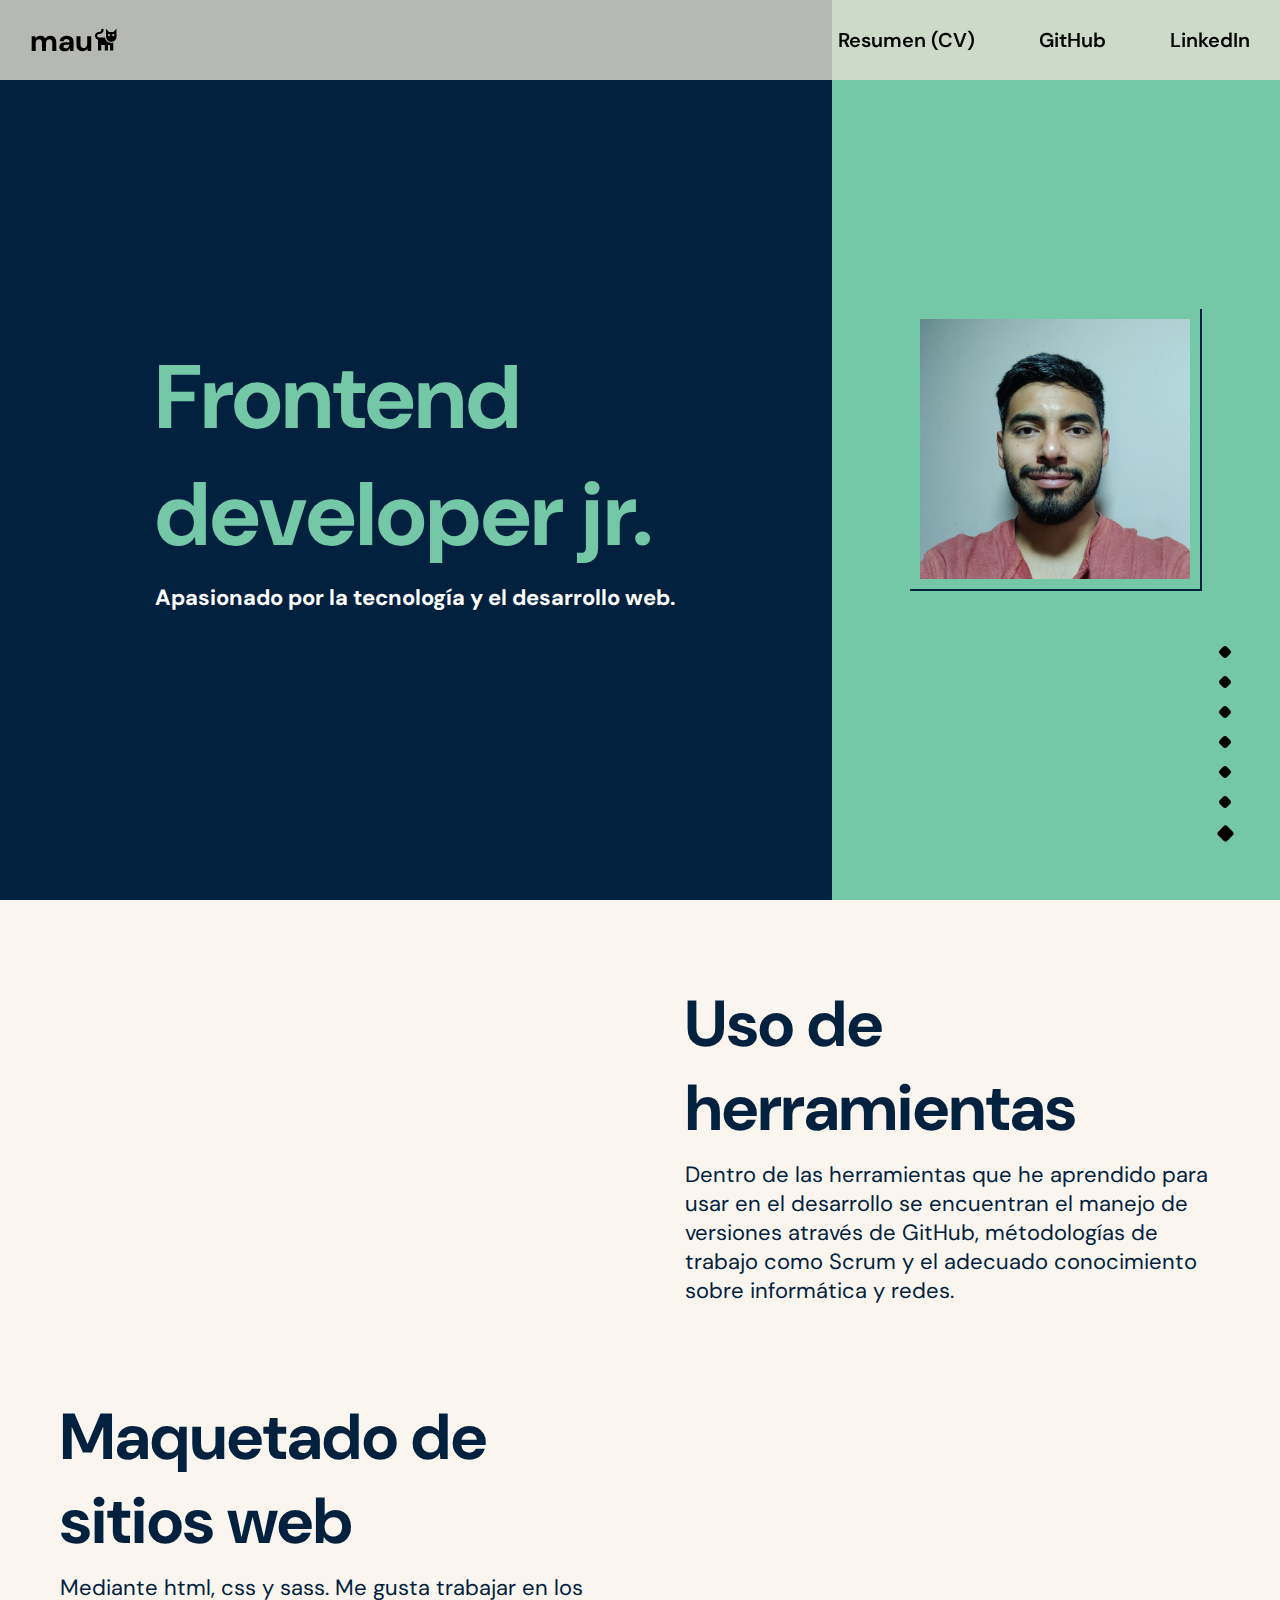
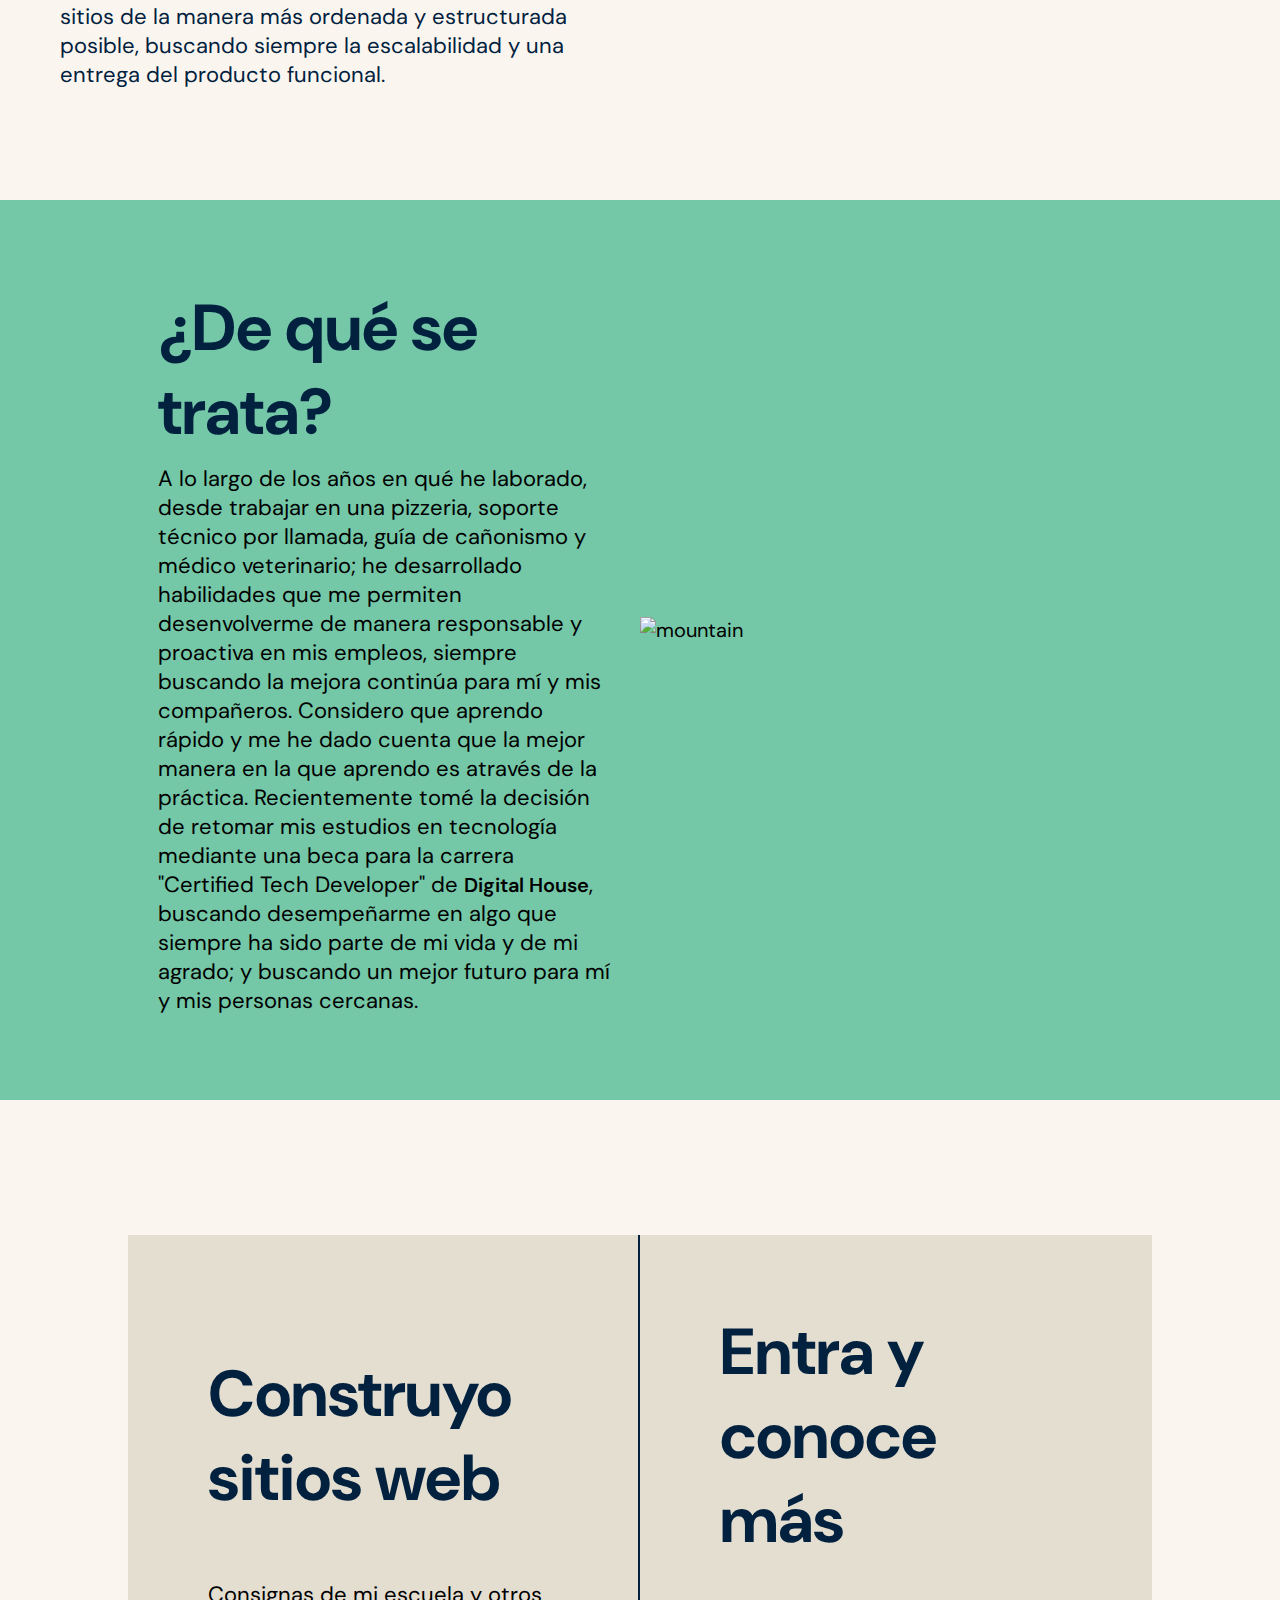
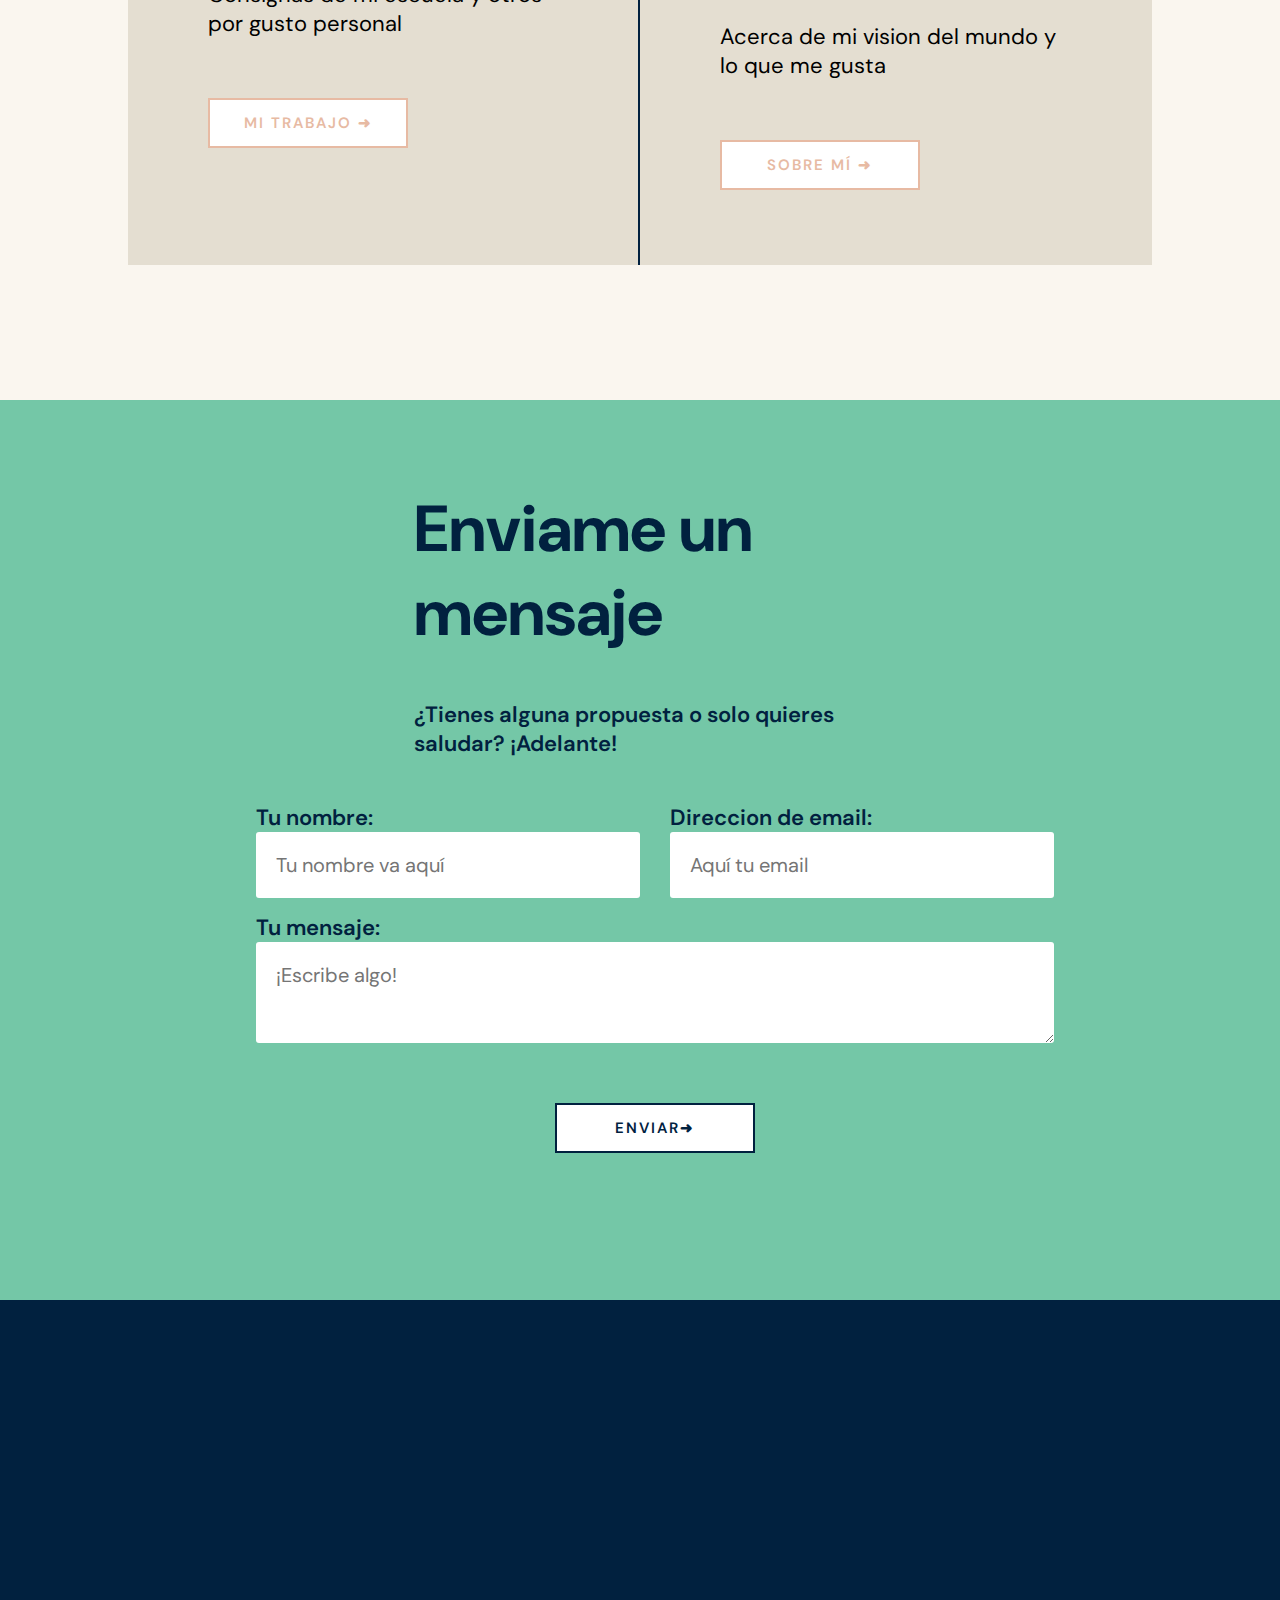
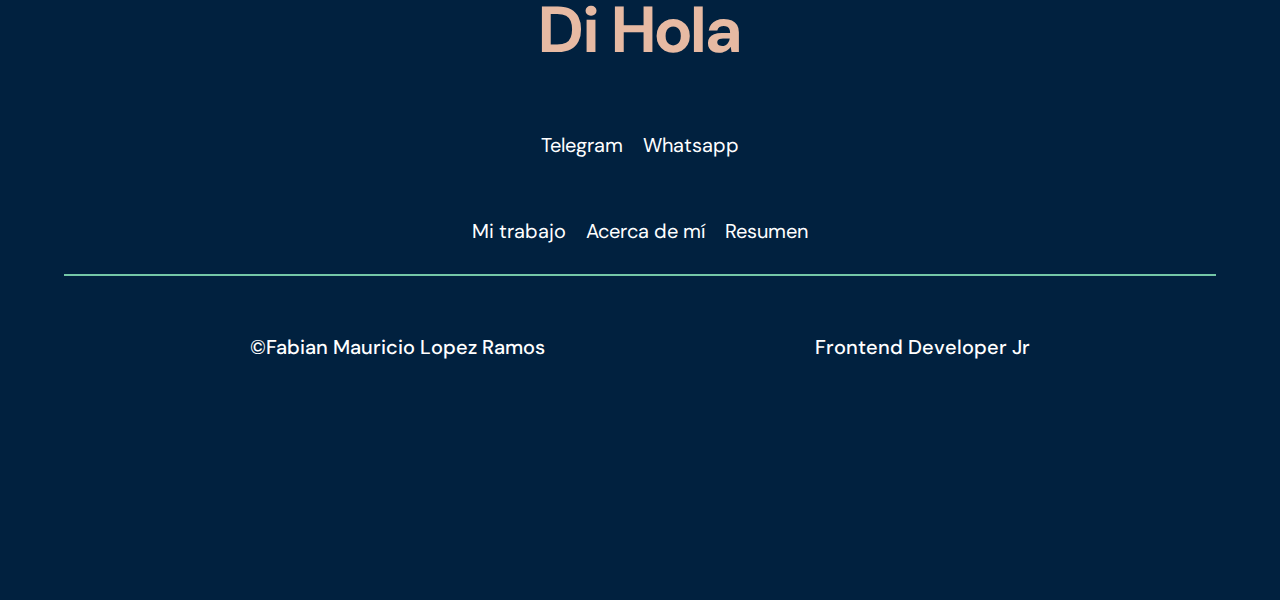
==== index.html @ a82b9c7e "finalizando detalles de diseño" ====
<!DOCTYPE html>
<html lang="en">
<head>
    <meta charset="UTF-8">
    <meta name="viewport" content="width=device-width, initial-scale=1.0">
    <link href='https://unpkg.com/boxicons@2.1.4/css/boxicons.min.css' rel='stylesheet'>
    <link rel="stylesheet" href="./styles/styles.css">
    <script type="text/javascript" src="js/functions.js"></script>
    <title>Mauricio Lopez</title>
</head>
<body>
    <header>
        <a href="#page-1"><h1>mau<i class='bx bxs-cat'></i></h1></a>
        <ul class="menu">
            <li>
                <a href="https://fablerzs.github.io/Resume/" target="_blank">Resumen (CV)</a>
            </li>
            <li>
                <a href="https://github.com/fablerzs" target="_blank">GitHub</a>
            </li>
            <li>
                <a href="https://www.linkedin.com/in/mauricio-l%C3%B3pez-153a4b182/" target="_blank">LinkedIn</a>
            </li>
        </ul>
        
        <div onclick="openMenu()" class="menu_hb">
            <i class='bx bx-menu-alt-right'></i>
        </div>
    </header>
    
    <nav class="menu_expanded" id="menu_expanded">
        <ul class="menu_element">
            <li>
                <a href="https://fablerzs.github.io/Resume/" target="_blank">Resumen (CV)</a>
            </li>
            <li>
                <a href="https://github.com/fablerzs" target="_blank">GitHub</a>
            </li>
            <li>
                <a href="https://www.linkedin.com/in/mauricio-l%C3%B3pez-153a4b182/" target="_blank">LinkedIn</a>
            </li>
        </ul>
        <div class="menu_element">
            <a href="https://t.me/fablerzs" target="_blank">Telegram</a>
            <a href="https://wa.me/528117512835" target="_blank">Whatsapp</a>
        </div>
        <div>
            <ul class="menu_element">
                <li><a href="pages/sample.html">Mi trabajo</a></li>
                <li><a href="pages/about.html">Acerca de mí</a></li>
            </ul>
        </div>
        <i onclick="closeMenu()" id="close_menu" class='bx bx-x-circle'></i>
    </nav>
    
    <main>
        <ul class="navigation">
            <li><a href="#page-1"><div class="dot">Inicio</div></a></li>
            <li><a href="#page-2"><div class="dot">Herramientas</div></a></li>
            <li><a href="#page-3"><div class="dot">Historia</div></a></li>
            <li><a href="#page-4"><div class="dot">Conóceme</div></a></li>
            <li><a href="#page-5"><div class="dot">Mensaje</div></a></li>
            <li><a href="#page-6"><div class="dot">Enlaces</div></a></li>
            <li><a href="https://wa.me/528117512835" target="_blank"><div class="dotF">¡WhatsApp!</div></a></li>
        </ul>
        <section id="page-1">
            <div class="block1">
                <div class="description">
                    <h2>Frontend developer jr.</h2>
                    <h3>Apasionado por la tecnología y el desarrollo web.</h3>
                </div>
                <!-- <div class="sub_p">
                    <p>Hábil aprendiendo sobre tecnología.</p>
                    <p>Entusiasta de la tecnología y el desarrollo android.</p>
                </div>      -->
            </div> 
            <div class="block2">
                    <img src="img/profilep2.jpg" alt="profilepicture">    
            </div>
        </section>

        <section id="page-2">
            
                <div>
                    <h2>Maquetado  de sitios web</h2>
                    <p>Mediante html, css y sass. Me gusta trabajar en los sitios de la manera más ordenada y estructurada posible, buscando siempre la escalabilidad y una entrega del producto funcional. </p>
                </div>
                <div>
                    <h2>Uso de herramientas</h2>
                    <p>Dentro de las herramientas que he aprendido para usar en el desarrollo se encuentran el manejo de versiones através de GitHub, métodologías de trabajo como Scrum y el adecuado conocimiento sobre informática y redes.</p>
                </div>
            
        </section>

        <section id="page-3">
            <div class="aboutme">
                <h2>¿De qué se trata? </h2>
                <p>
                    A lo largo de los años en qué he laborado, desde trabajar en una pizzeria, soporte técnico por llamada, guía de cañonismo y médico veterinario; he desarrollado habilidades que me permiten desenvolverme de manera responsable y proactiva en mis empleos, siempre buscando la mejora continúa para mí y mis compañeros. Considero que aprendo rápido y me he dado cuenta que la mejor manera en la que aprendo es através de la práctica. 
                    Recientemente tomé la decisión de retomar mis estudios en tecnología mediante una beca para la carrera "Certified Tech Developer" de <a href="https://www.digitalhouse.com/mx">Digital House</a>, buscando desempeñarme en algo que siempre ha sido parte de mi vida y de mi agrado; y buscando un mejor futuro para mí y mis personas cercanas.
                </p>
            </div>
            <div class="about_img">
                <img src="img/think.jpg" alt="mountain">
            </div>
        </section>

        <section id="page-4">
            <div>
                <h2>Construyo sitios web</h2>
                <p>Consignas de mi escuela y otros por gusto personal</p>
                <a href="pages/sample.html"><button>Mi trabajo &#x279C;</button></a>

            </div>
            <div>
                <h2>Entra y conoce más</h2>
                <p>Acerca de mi vision del mundo y lo que me gusta</p>
                <a href="pages/about.html"><button>Sobre mí &#x279C;</button></a>
            </div>
        </section>

        <section id="page-5">
            <div class="contact">
                <h2>Enviame un mensaje</h2>
                 <p>¿Tienes alguna propuesta o solo quieres saludar? ¡Adelante!</p>   
                 <form action="php/send_email.php" method="POST">
                    <div class="name_form">
                        <label for="name">Tu nombre:</label>
                        <input type="text" name="name" id="name" placeholder="Tu nombre va aquí">
                    </div>
                    <div class="email_form">
                        <label for="email">Direccion de email:</label>
                        <input type="email" name="email" id="email" placeholder="Aquí tu email">
                    </div>
                    <div class="textarea_form">
                        <label for="">Tu mensaje:</label>
                        <textarea name="message" id="message" cols="25" rows="5" placeholder="¡Escribe algo!"></textarea>
                    </div>
                        <button class="send" type="submit" value="send">Enviar&#x279C;</button>
                        <!-- <button class="reset" type="reset" value="reset">Reset&#10005;</button> -->
                    
                 </form>
            </div>
        </section>
    </main>

    <footer id="page-6">
        <div class="link_area">
            <h2>Di Hola</h2>
            <div class="message_me">
                <a href="https://t.me/fablerzs" target="_blank">Telegram</a>
                <a href="https://wa.me/528117512835" target="_blank">Whatsapp</a>
            </div>
            <div class="my_links">
                <ul>
                    <li><a href="pages/sample.html">Mi trabajo</a></li>
                    <li><a href="pages/about.html">Acerca de mí</a></li>
                    <li><a href="https://fablerzs.github.io/Resume/">Resumen</a></li>
                </ul>
            </div>
        </div>
        <div class="rights">
            <h5>&copy;Fabian Mauricio Lopez Ramos</h5><h5>Frontend Developer Jr</h5>
        </div>
    </footer>

    
</body>
</html>
---- styles/styles.css ----
@import "../keyframes/keyframes.css";
@import url("https://fonts.googleapis.com/css2?family=Be+Vietnam+Pro:wght@400;500;700&family=DM+Sans:ital,wght@0,400;0,700;1,400&family=Inter:wght@100;200;300;400&family=Noto+Sans:wght@500;700&family=Roboto:wght@100;300;400;500;900&display=swap");
@import "../keyframes/keyframes.css";
* {
  padding: 0;
  margin: 0;
  list-style: none;
  box-sizing: border-box;
  text-decoration: none;
  font-family: "DM Sans", sans-serif;
  font-size: 20px;
  overflow: y-scroll;
  scroll-snap-type: y mandatory;
  scroll-behavior: smooth;
}
@media (max-width: 550px) {
  * {
    scroll-snap-type: none;
  }
}

header {
  position: fixed;
  display: flex;
  justify-content: space-between;
  padding: 0 30px;
  align-items: center;
  width: 100%;
  height: 80px;
  background-color: rgba(228, 222, 209, 0.8);
  z-index: 10;
}
@media (min-width: 770px) {
  header {
    background-color: rgba(228, 222, 209, 0.8);
  }
}
header h1 {
  font-size: 30px;
  color: black;
}
header h1 i {
  font-size: 1.3rem;
  color: black;
}
header .menu {
  display: flex;
  gap: 5vw;
  display: none;
}
@media (min-width: 769px) {
  header .menu {
    display: flex;
  }
}
header .menu a {
  font-weight: 600;
  color: black;
  position: relative;
}
header .menu a::before {
  width: 0%;
  content: "";
  background-color: #01213f;
  height: 4px;
  position: absolute;
  bottom: -2px;
  left: 0px;
  border-radius: 2px;
  transition: all 0.2s;
}
header .menu a:hover::before {
  width: 100%;
}
header .menu_hb {
  display: none;
  transition: all 0.2s;
}
header .menu_hb i {
  font-size: 30px;
  color: black;
}
@media (max-width: 768px) {
  header .menu_hb {
    display: block;
  }
}

.menu_expanded {
  display: flex;
  flex-direction: column;
  justify-content: center;
  gap: 100px;
  width: 100%;
  height: 100vh;
  background-color: #e4ded1;
  position: fixed;
  right: 0;
  z-index: 23;
  padding: 30px;
  animation-name: show_menu;
  animation-duration: 500ms;
  display: none;
}
.menu_expanded #close_menu {
  position: absolute;
  top: 23px;
  right: 30px;
  font-size: 30px;
  color: #01213f;
}
.menu_expanded .menu_element {
  display: flex;
  flex-direction: column;
  gap: 30px;
  border-bottom: 2px solid #01213f;
  padding-bottom: 30px;
}
.menu_expanded .menu_element a {
  color: #01213f;
}

main .navigation {
  gap: 20px;
  position: fixed;
  right: 15px;
  bottom: 10px;
  display: flex;
  flex-direction: column;
  animation-name: show_nav;
  animation-duration: 500ms;
  animation-direction: alternate;
  animation-iteration-count: 2;
  animation-delay: 1s;
  display: none;
}
@media (min-width: 768px) {
  main .navigation {
    right: 50px;
    bottom: 60px;
    display: flex;
  }
}
main .navigation a {
  display: flex;
  justify-content: flex-end;
}
main .navigation .dot {
  width: 10px;
  height: 10px;
  background-color: black;
  transition: all 200ms ease-out;
  transform: rotate(45deg);
  color: transparent;
  text-align: center;
  display: flex;
  align-items: center;
  justify-content: center;
  text-transform: uppercase;
  font-size: 12px;
  font-weight: bold;
  border-radius: 3px;
}
main .navigation .dot:hover {
  width: 100%;
  height: 30px;
  transform: rotate(0deg);
  color: white;
  padding: 10px;
}
main .navigation .dotF {
  width: 13px;
  height: 13px;
  background-color: black;
  transition: all 200ms ease-out;
  transform: rotate(45deg);
  color: transparent;
  text-align: center;
  display: flex;
  align-items: center;
  justify-content: center;
  text-transform: uppercase;
  font-size: 12px;
  font-weight: bold;
  border-radius: 3px;
  position: relative;
  right: -2px;
}
main .navigation .dotF:hover {
  width: 100%;
  height: 30px;
  transform: rotate(0deg);
  color: white;
  padding: 10px;
}
@media (min-width: 768px) {
  main #page-1 {
    display: flex;
    height: 100vh;
  }
}
main #page-1 .block1 {
  display: flex;
  flex-direction: column;
  justify-content: center;
  align-items: center;
  flex-wrap: wrap;
  background-color: #74c7a7;
  height: 100vh;
  scroll-snap-align: start;
  background-color: #01213f;
  height: 60%;
  padding: 80px 0 30px 0;
}
@media (min-width: 770px) {
  main #page-1 .block1 {
    flex-direction: row;
  }
}
main #page-1 .block1 .description {
  padding: 30px;
  display: flex;
  flex-direction: column;
  align-items: flex-start;
  justify-content: center;
  gap: 10px;
  width: 85%;
  background-color: transparent;
}
@media (min-width: 770px) {
  main #page-1 .block1 .description {
    width: 40%;
  }
}
main #page-1 .block1 .description h2 {
  font-size: 35px;
  font-weight: bold;
  color: #74c7a7;
  transition: all 0.4s;
  font-size: 55px;
  animation-name: show_menu;
  animation-duration: 1s;
}
@media (min-width: 770px) {
  main #page-1 .block1 .description h2 {
    font-size: 50px;
  }
}
@media (min-width: 1025px) {
  main #page-1 .block1 .description h2 {
    font-size: 65px;
  }
}
@media (min-width: 770px) {
  main #page-1 .block1 .description h2 {
    font-size: 65px;
  }
}
@media (min-width: 1025px) {
  main #page-1 .block1 .description h2 {
    font-size: 90px;
  }
}
main #page-1 .block1 .description h3 {
  color: white;
  font-size: 15px;
  animation-name: show_menu;
  animation-duration: 1s;
}
@media (min-width: 770px) {
  main #page-1 .block1 .description h3 {
    font-size: 18px;
  }
}
@media (min-width: 1025px) {
  main #page-1 .block1 .description h3 {
    font-size: 22px;
  }
}
@media (min-width: 770px) {
  main #page-1 .block1 .description {
    width: 70%;
  }
}
@media (min-width: 768px) {
  main #page-1 .block1 {
    height: 100%;
    width: 65%;
    flex-wrap: nowrap;
  }
}
main #page-1 .block2 {
  scroll-snap-align: start;
  background-color: #74c7a7;
  display: flex;
  justify-content: center;
  align-items: center;
}
@media (min-width: 768px) {
  main #page-1 .block2 {
    height: 100%;
    width: 35%;
  }
}
main #page-1 .block2 img {
  width: 60%;
  padding: 10px;
  margin: 60px;
  transition: all 0.4s;
  border-bottom: 2px solid #01213f;
  border-right: 2px solid #01213f;
  animation-name: show_menu;
  animation-duration: 1s;
}
@media (min-width: 768px) {
  main #page-1 .block2 img {
    width: 65%;
  }
  main #page-1 .block2 img:hover {
    transform: scale(1.05);
  }
}
main #page-2 {
  display: flex;
  flex-direction: column;
  justify-content: center;
  align-items: center;
  flex-wrap: wrap;
  background-color: #74c7a7;
  height: 100vh;
  scroll-snap-align: start;
  background-color: #faf6ef;
  gap: 30px;
}
@media (min-width: 770px) {
  main #page-2 {
    flex-direction: row;
  }
}
@media (min-width: 770px) {
  main #page-2 {
    display: grid;
    grid-template-columns: 1fr 1fr;
    grid-template-rows: 1fr 1fr;
    justify-items: center;
    align-items: center;
    padding: 0 30px;
  }
  main #page-2 div:first-child {
    grid-column: 1/2;
    grid-row: 2/3;
    align-self: self-start;
  }
  main #page-2 div:last-child {
    grid-column: 2/3;
    grid-row: 1/2;
    align-self: self-end;
  }
}
main #page-2 div {
  padding: 30px;
  display: flex;
  flex-direction: column;
  align-items: flex-start;
  justify-content: center;
  gap: 10px;
  width: 85%;
  background-color: transparent;
}
@media (min-width: 770px) {
  main #page-2 div {
    width: 40%;
  }
}
@media (min-width: 770px) {
  main #page-2 div {
    width: 100%;
  }
}
main #page-2 div h2 {
  font-size: 35px;
  font-weight: bold;
  color: #01213f;
  transition: all 0.4s;
}
@media (min-width: 770px) {
  main #page-2 div h2 {
    font-size: 50px;
  }
}
@media (min-width: 1025px) {
  main #page-2 div h2 {
    font-size: 65px;
  }
}
main #page-2 div p {
  color: #01213f;
  font-size: 15px;
}
@media (min-width: 770px) {
  main #page-2 div p {
    font-size: 18px;
  }
}
@media (min-width: 1025px) {
  main #page-2 div p {
    font-size: 22px;
  }
}
main #page-3 {
  display: flex;
  flex-direction: column;
  justify-content: center;
  align-items: center;
  flex-wrap: wrap;
  background-color: #74c7a7;
  height: 100vh;
  scroll-snap-align: start;
  background-color: #74c7a7;
  height: 100%;
}
@media (min-width: 770px) {
  main #page-3 {
    flex-direction: row;
  }
}
main #page-3 .aboutme {
  padding: 30px;
  display: flex;
  flex-direction: column;
  align-items: flex-start;
  justify-content: center;
  gap: 10px;
  width: 85%;
  background-color: transparent;
}
@media (min-width: 770px) {
  main #page-3 .aboutme {
    width: 40%;
  }
}
main #page-3 .aboutme h2 {
  font-size: 35px;
  font-weight: bold;
  color: #01213f;
  transition: all 0.4s;
}
@media (min-width: 770px) {
  main #page-3 .aboutme h2 {
    font-size: 50px;
  }
}
@media (min-width: 1025px) {
  main #page-3 .aboutme h2 {
    font-size: 65px;
  }
}
main #page-3 .aboutme p {
  color: black;
  font-size: 15px;
  font-size: 15px;
}
@media (min-width: 770px) {
  main #page-3 .aboutme p {
    font-size: 18px;
  }
}
@media (min-width: 1025px) {
  main #page-3 .aboutme p {
    font-size: 22px;
  }
}
main #page-3 .aboutme p a {
  color: black;
  font-weight: 600;
}
main #page-3 .about_img {
  width: 85%;
  margin-bottom: 40px;
  border-radius: 2px;
}
main #page-3 .about_img img {
  width: 100%;
}
@media (min-width: 776px) {
  main #page-3 .about_img {
    width: 40%;
    max-width: 700px;
  }
}
@media (min-width: 770px) {
  main #page-3 {
    height: 100vh;
  }
}
main #page-4 {
  display: flex;
  flex-direction: column;
  justify-content: center;
  align-items: center;
  flex-wrap: wrap;
  background-color: #74c7a7;
  height: 100vh;
  scroll-snap-align: start;
  gap: 0px;
  background-color: #faf6ef;
}
@media (min-width: 770px) {
  main #page-4 {
    flex-direction: row;
  }
}
main #page-4 div {
  padding: 30px;
  display: flex;
  flex-direction: column;
  align-items: flex-start;
  justify-content: center;
  gap: 10px;
  width: 85%;
  background-color: #e4ded1;
  height: 38%;
  gap: 1rem;
  animation-name: show_menu;
  animation-duration: 1s;
}
@media (min-width: 770px) {
  main #page-4 div {
    width: 40%;
  }
}
main #page-4 div:not(:last-of-type) {
  border-bottom: 2px solid #01213f;
}
main #page-4 div h2 {
  font-size: 35px;
  font-weight: bold;
  color: #01213f;
  transition: all 0.4s;
  text-align: left;
}
@media (min-width: 770px) {
  main #page-4 div h2 {
    font-size: 50px;
  }
}
@media (min-width: 1025px) {
  main #page-4 div h2 {
    font-size: 65px;
  }
}
main #page-4 div p {
  color: black;
  font-size: 15px;
}
@media (min-width: 770px) {
  main #page-4 div p {
    font-size: 18px;
  }
}
@media (min-width: 1025px) {
  main #page-4 div p {
    font-size: 22px;
  }
}
main #page-4 div button {
  z-index: 0;
  background-color: white;
  width: 200px;
  height: 50px;
  text-transform: uppercase;
  letter-spacing: 2px;
  font-size: 15px;
  border: 2px solid #e7baa3;
  color: #e7baa3;
  font-weight: 600;
  display: flex;
  align-items: center;
  justify-content: center;
  position: relative;
}
main #page-4 div button i {
  color: #e7baa3;
}
main #page-4 div button:hover {
  cursor: pointer;
  background-color: transparent;
  color: white;
}
main #page-4 div button::before {
  content: " ";
  color: transparent;
  width: 0px;
  height: 50px;
  background-color: #e7baa3;
  position: absolute;
  left: 0px;
  transition: all 400ms;
  position: absolute;
  display: flex;
  justify-content: center;
  align-items: center;
  z-index: -1;
}
main #page-4 div button:hover::before {
  width: 198px;
  color: white;
}
@media (min-width: 770px) {
  main #page-4 div {
    height: 70%;
    gap: 3rem;
    padding: 0 80px;
  }
  main #page-4 div:not(:last-of-type) {
    border-right: 2px solid #01213f;
    border-bottom: none;
  }
}
main #page-5 {
  display: flex;
  flex-direction: column;
  justify-content: center;
  align-items: center;
  flex-wrap: wrap;
  background-color: #74c7a7;
  height: 100vh;
  scroll-snap-align: start;
}
@media (min-width: 770px) {
  main #page-5 {
    flex-direction: row;
  }
}
main #page-5 .contact {
  padding: 30px;
  display: flex;
  flex-direction: column;
  align-items: flex-start;
  justify-content: center;
  gap: 10px;
  width: 85%;
  background-color: transparent;
  align-items: center;
  justify-content: center;
  gap: 45px;
}
@media (min-width: 770px) {
  main #page-5 .contact {
    width: 40%;
  }
}
main #page-5 .contact h2 {
  font-size: 35px;
  font-weight: bold;
  color: #01213f;
  transition: all 0.4s;
}
@media (min-width: 770px) {
  main #page-5 .contact h2 {
    font-size: 50px;
  }
}
@media (min-width: 1025px) {
  main #page-5 .contact h2 {
    font-size: 65px;
  }
}
main #page-5 .contact p {
  color: #01213f;
  font-size: 15px;
  font-weight: 600;
  font-size: 20px;
}
@media (min-width: 770px) {
  main #page-5 .contact p {
    font-size: 18px;
  }
}
@media (min-width: 1025px) {
  main #page-5 .contact p {
    font-size: 22px;
  }
}
main #page-5 .contact form {
  width: 100%;
  display: grid;
  grid-template-columns: 50% 50%;
  grid-template-rows: 60px 60px 120px 60px;
  grid-gap: 15px;
  justify-items: center;
}
@media (min-width: 770px) {
  main #page-5 .contact form {
    grid-template-columns: 50% 50%;
    grid-template-rows: 80px 160px 0px 80px;
    gap: 30px;
    width: 60vw;
  }
}
main #page-5 .contact form .name_form {
  display: flex;
  flex-direction: column;
  grid-column: 1/3;
  grid-row: 1/2;
  width: 100%;
}
main #page-5 .contact form .name_form label {
  color: #01213f;
  font-size: 15px;
  font-weight: 600;
}
@media (min-width: 770px) {
  main #page-5 .contact form .name_form label {
    font-size: 18px;
  }
}
@media (min-width: 1025px) {
  main #page-5 .contact form .name_form label {
    font-size: 22px;
  }
}
main #page-5 .contact form .name_form input {
  border: none;
  border-radius: 3px;
  height: 100%;
  padding: 7px;
}
@media (min-width: 770px) {
  main #page-5 .contact form .name_form input {
    padding: 20px;
  }
}
@media (min-width: 770px) {
  main #page-5 .contact form .name_form {
    grid-column: 1/2;
    grid-row: 1/2;
  }
}
main #page-5 .contact form .email_form {
  display: flex;
  flex-direction: column;
  grid-column: 1/3;
  grid-row: 2/3;
  width: 100%;
}
main #page-5 .contact form .email_form label {
  color: #01213f;
  font-size: 15px;
  font-weight: 600;
}
@media (min-width: 770px) {
  main #page-5 .contact form .email_form label {
    font-size: 18px;
  }
}
@media (min-width: 1025px) {
  main #page-5 .contact form .email_form label {
    font-size: 22px;
  }
}
main #page-5 .contact form .email_form input {
  border: none;
  border-radius: 3px;
  height: 100%;
  padding: 7px;
}
@media (min-width: 770px) {
  main #page-5 .contact form .email_form input {
    padding: 20px;
  }
}
@media (min-width: 770px) {
  main #page-5 .contact form .email_form {
    grid-column: 2/3;
    grid-row: 1/2;
  }
}
main #page-5 .contact form .textarea_form {
  display: flex;
  flex-direction: column;
  grid-column: 1/3;
  grid-row: 3/4;
  width: 100%;
  margin-bottom: 30px;
}
main #page-5 .contact form .textarea_form label {
  color: #01213f;
  font-size: 15px;
  font-weight: 600;
}
@media (min-width: 770px) {
  main #page-5 .contact form .textarea_form label {
    font-size: 18px;
  }
}
@media (min-width: 1025px) {
  main #page-5 .contact form .textarea_form label {
    font-size: 22px;
  }
}
main #page-5 .contact form .textarea_form textarea {
  border: none;
  border-radius: 3px;
  height: 100%;
  padding: 7px;
}
@media (min-width: 770px) {
  main #page-5 .contact form .textarea_form textarea {
    padding: 20px;
  }
}
@media (min-width: 770px) {
  main #page-5 .contact form .textarea_form {
    grid-column: 1/3;
    grid-row: 2/3;
  }
}
main #page-5 .contact form .send {
  grid-column: 1/3;
  grid-row: 4/5;
  background-color: white;
  width: 200px;
  height: 50px;
  text-transform: uppercase;
  letter-spacing: 2px;
  font-size: 15px;
  border: 2px solid #01213f;
  color: #01213f;
  font-weight: 600;
  display: flex;
  align-items: center;
  justify-content: center;
  position: relative;
  z-index: 0;
}
main #page-5 .contact form .send i {
  color: #01213f;
}
main #page-5 .contact form .send:hover {
  cursor: pointer;
  background-color: transparent;
  color: white;
}
main #page-5 .contact form .send::before {
  content: " ";
  color: transparent;
  width: 0px;
  height: 50px;
  background-color: #01213f;
  position: absolute;
  left: 0px;
  transition: all 400ms;
  position: absolute;
  display: flex;
  justify-content: center;
  align-items: center;
  z-index: -1;
}
main #page-5 .contact form .send:hover::before {
  width: 198px;
  color: white;
}
@media (min-width: 770px) {
  main #page-5 .contact form .send {
    grid-column: 1/3;
    grid-row: 3/4;
  }
}

footer {
  display: flex;
  flex-direction: column;
  justify-content: center;
  align-items: center;
  flex-wrap: wrap;
  background-color: #74c7a7;
  height: 100vh;
  scroll-snap-align: start;
  background-color: #01213f;
}
@media (min-width: 770px) {
  footer {
    flex-direction: row;
  }
}
footer .link_area {
  padding: 30px;
  display: flex;
  flex-direction: column;
  align-items: flex-start;
  justify-content: center;
  gap: 10px;
  width: 85%;
  background-color: transparent;
  align-items: center;
  border-bottom: 2px solid #74c7a7;
  gap: 60px;
}
@media (min-width: 770px) {
  footer .link_area {
    width: 40%;
  }
}
footer .link_area h2 {
  font-size: 35px;
  font-weight: bold;
  color: #e7baa3;
  transition: all 0.4s;
}
@media (min-width: 770px) {
  footer .link_area h2 {
    font-size: 50px;
  }
}
@media (min-width: 1025px) {
  footer .link_area h2 {
    font-size: 65px;
  }
}
footer .link_area .message_me, footer .link_area .my_links ul {
  display: flex;
  gap: 20px;
}
footer .link_area .message_me a, footer .link_area .my_links ul a {
  color: white;
  transition: all 0.3s;
}
footer .link_area .message_me a:hover, footer .link_area .my_links ul a:hover {
  color: #74c7a7;
}
@media (min-width: 770px) {
  footer .link_area {
    width: 90%;
  }
}
footer .rights {
  width: 100%;
  display: flex;
  flex-direction: column;
  justify-content: space-evenly;
  gap: 20px;
}
footer .rights h5 {
  color: white;
  text-align: center;
  position: relative;
  top: 2vh;
  font-weight: 500;
}
@media (min-width: 770px) {
  footer .rights {
    flex-direction: row;
  }
}
@media (min-width: 770px) {
  footer {
    flex-direction: column;
    gap: 40px;
  }
}/*# sourceMappingURL=styles.css.map */
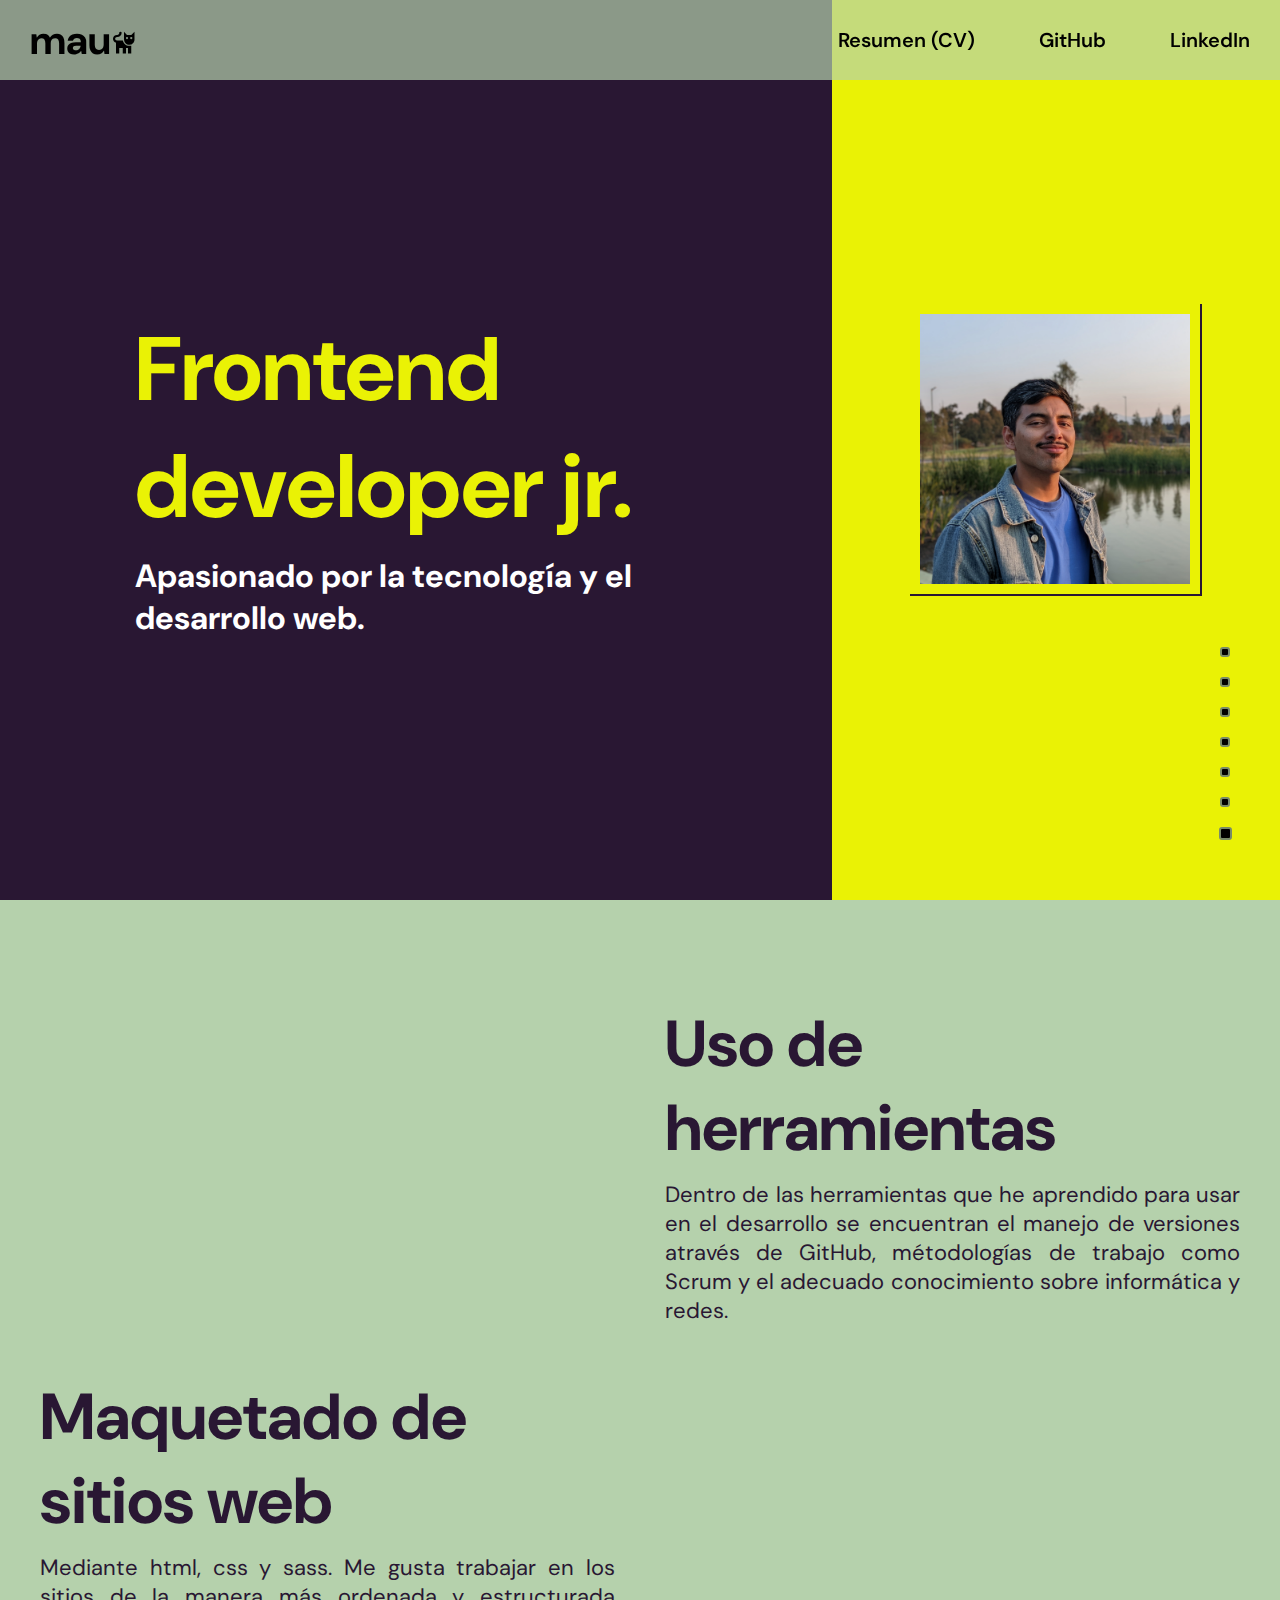
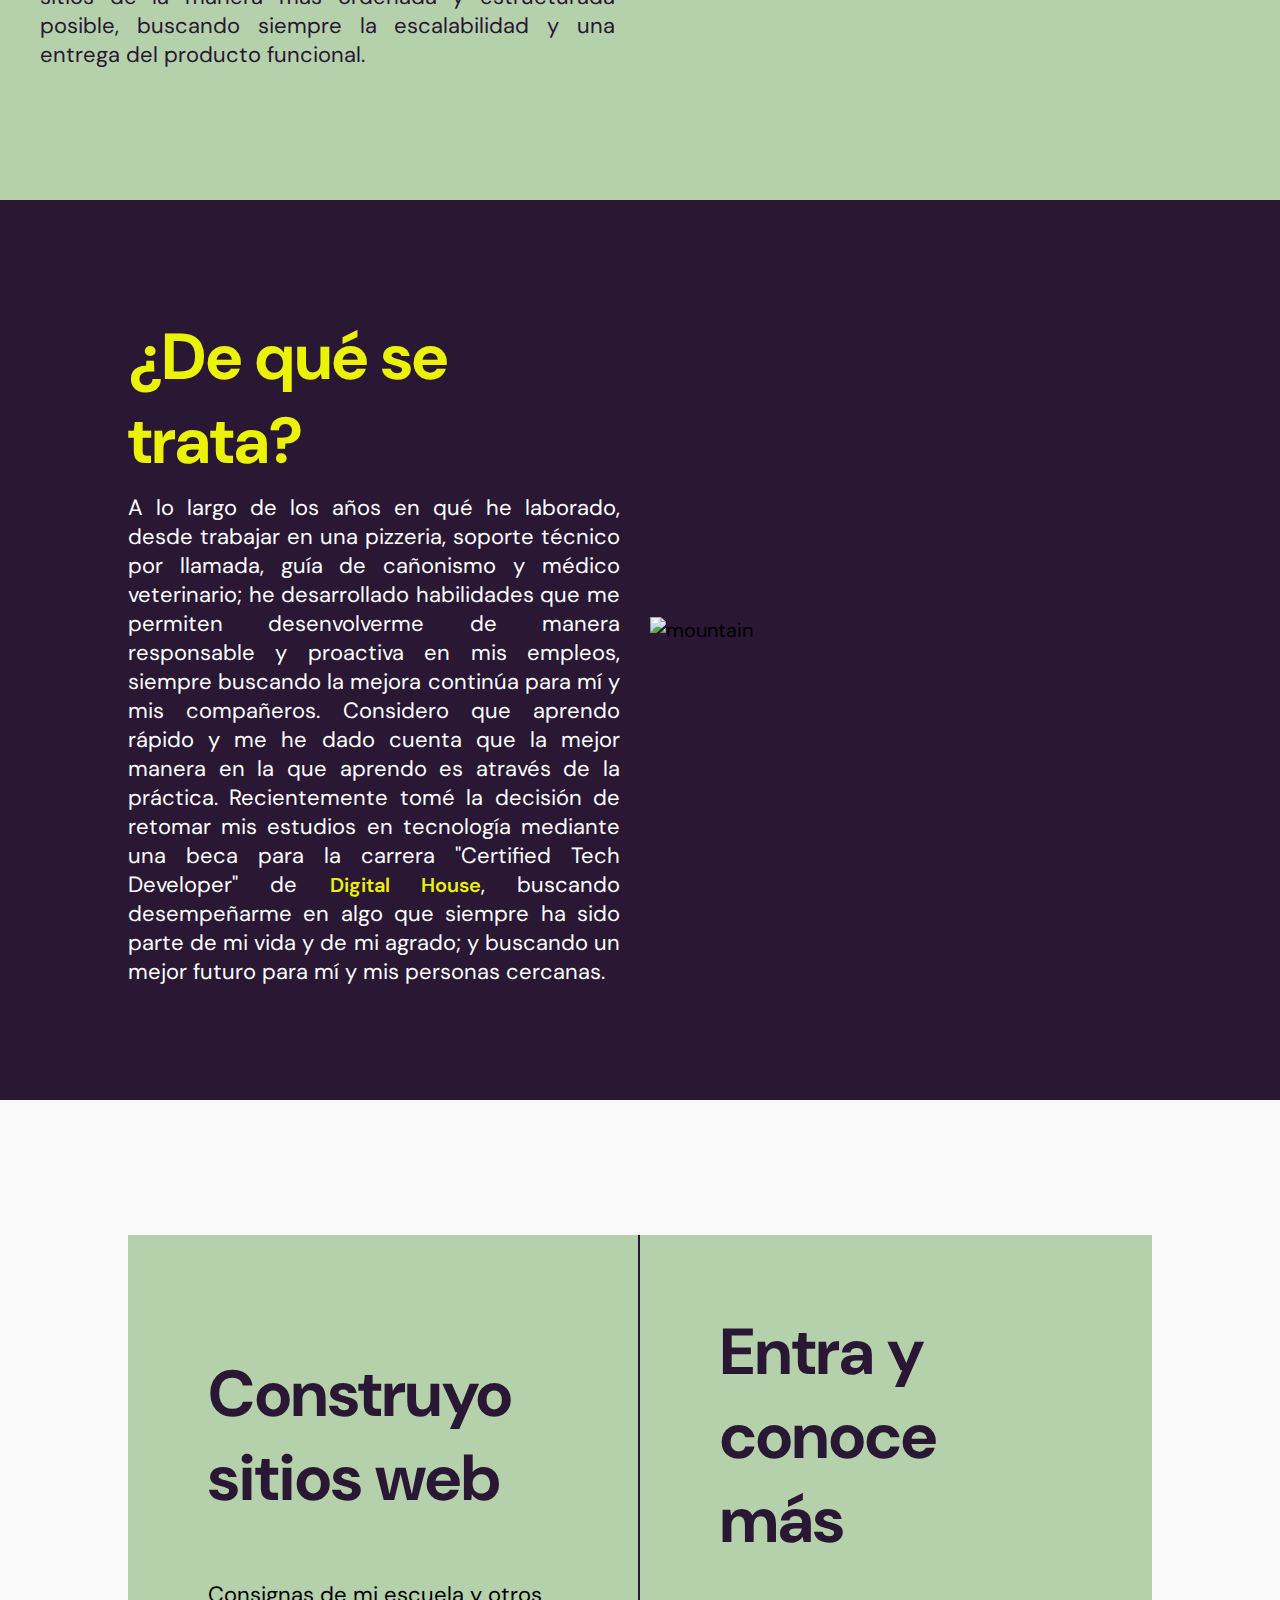
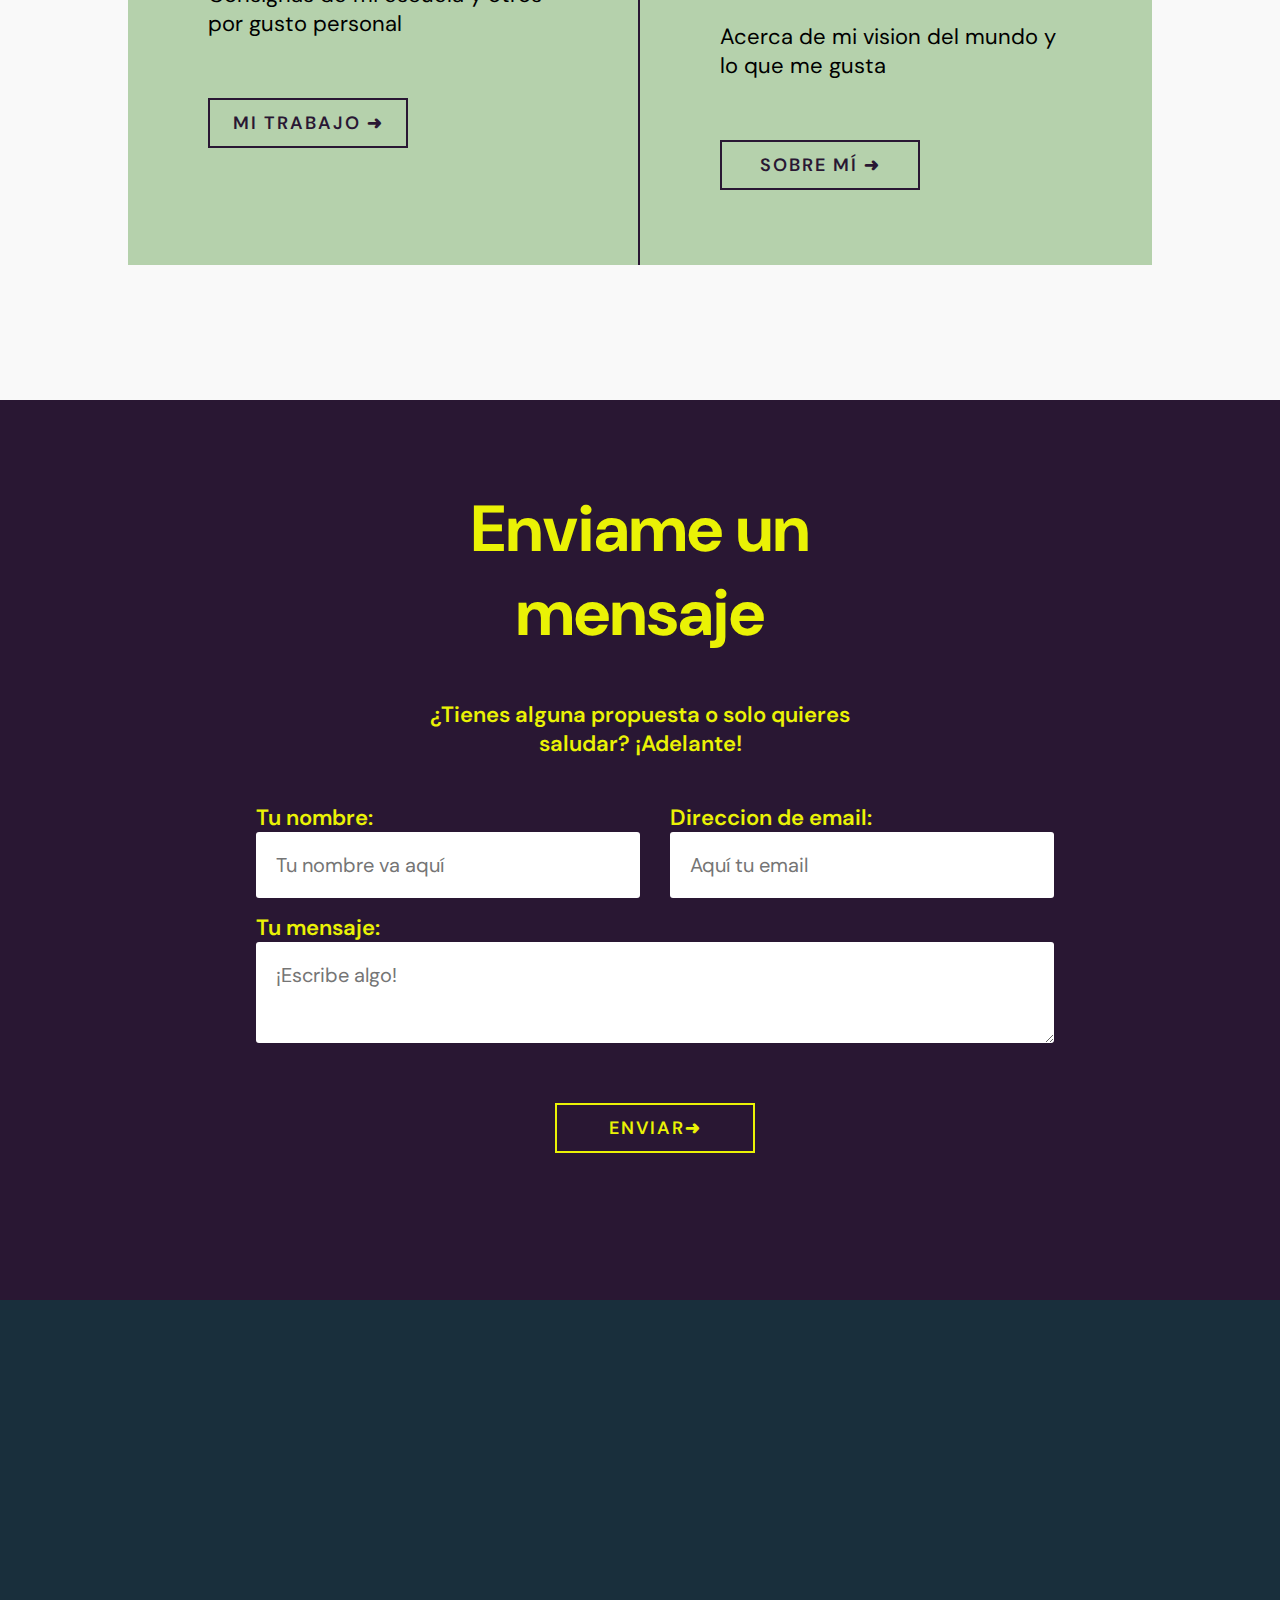
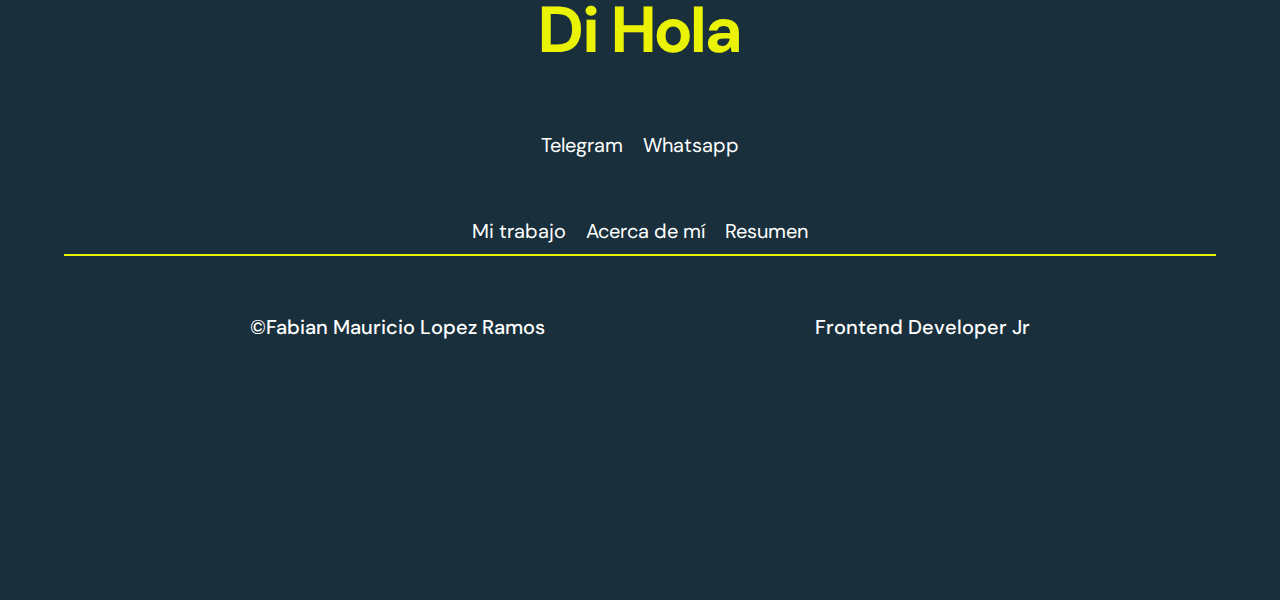
==== commit e1a08d32: "cambiando foto perfil, corrigiendo background button" ====
--- a/index.html
+++ b/index.html
@@ -75,7 +75,7 @@
                 </div>      -->
             </div> 
             <div class="block2">
-                    <img src="img/profilep2.jpg" alt="profilepicture">    
+                    <img src="img/profilep.jpg" alt="profilepicture">    
             </div>
         </section>
 
--- a/styles/styles.css
+++ b/styles/styles.css
@@ -13,7 +13,7 @@
   scroll-snap-type: y mandatory;
   scroll-behavior: smooth;
 }
-@media (max-width: 550px) {
+@media (max-width: 770px) {
   * {
     scroll-snap-type: none;
   }
@@ -27,16 +27,16 @@
   align-items: center;
   width: 100%;
   height: 80px;
-  background-color: rgba(228, 222, 209, 0.8);
+  background-color: rgba(181, 209, 172, 0.7);
   z-index: 10;
 }
 @media (min-width: 770px) {
   header {
-    background-color: rgba(228, 222, 209, 0.8);
+    background-color: rgba(181, 209, 172, 0.7);
   }
 }
 header h1 {
-  font-size: 30px;
+  font-size: 40px;
   color: black;
 }
 header h1 i {
@@ -61,7 +61,7 @@
 header .menu a::before {
   width: 0%;
   content: "";
-  background-color: #01213f;
+  background-color: #291733;
   height: 4px;
   position: absolute;
   bottom: -2px;
@@ -93,7 +93,7 @@
   gap: 100px;
   width: 100%;
   height: 100vh;
-  background-color: #e4ded1;
+  background-color: #192F3C;
   position: fixed;
   right: 0;
   z-index: 23;
@@ -107,17 +107,17 @@
   top: 23px;
   right: 30px;
   font-size: 30px;
-  color: #01213f;
+  color: #EAF205;
 }
 .menu_expanded .menu_element {
   display: flex;
   flex-direction: column;
   gap: 30px;
-  border-bottom: 2px solid #01213f;
+  border-bottom: 2px solid #EAF205;
   padding-bottom: 30px;
 }
 .menu_expanded .menu_element a {
-  color: #01213f;
+  color: white;
 }
 
 main .navigation {
@@ -150,7 +150,6 @@
   height: 10px;
   background-color: black;
   transition: all 200ms ease-out;
-  transform: rotate(45deg);
   color: transparent;
   text-align: center;
   display: flex;
@@ -160,6 +159,7 @@
   font-size: 12px;
   font-weight: bold;
   border-radius: 3px;
+  border: 2px solid #788a68;
 }
 main .navigation .dot:hover {
   width: 100%;
@@ -173,7 +173,6 @@
   height: 13px;
   background-color: black;
   transition: all 200ms ease-out;
-  transform: rotate(45deg);
   color: transparent;
   text-align: center;
   display: flex;
@@ -183,6 +182,7 @@
   font-size: 12px;
   font-weight: bold;
   border-radius: 3px;
+  border: 2px solid #788a68;
   position: relative;
   right: -2px;
 }
@@ -205,10 +205,10 @@
   justify-content: center;
   align-items: center;
   flex-wrap: wrap;
-  background-color: #74c7a7;
+  background-color: #EAF205;
   height: 100vh;
   scroll-snap-align: start;
-  background-color: #01213f;
+  background-color: #291733;
   height: 60%;
   padding: 80px 0 30px 0;
 }
@@ -218,7 +218,7 @@
   }
 }
 main #page-1 .block1 .description {
-  padding: 30px;
+  padding: 10px;
   display: flex;
   flex-direction: column;
   align-items: flex-start;
@@ -235,7 +235,7 @@
 main #page-1 .block1 .description h2 {
   font-size: 35px;
   font-weight: bold;
-  color: #74c7a7;
+  color: #EAF205;
   transition: all 0.4s;
   font-size: 55px;
   animation-name: show_menu;
@@ -263,7 +263,8 @@
 }
 main #page-1 .block1 .description h3 {
   color: white;
-  font-size: 15px;
+  font-size: 18px;
+  font-size: 25px;
   animation-name: show_menu;
   animation-duration: 1s;
 }
@@ -275,6 +276,11 @@
 @media (min-width: 1025px) {
   main #page-1 .block1 .description h3 {
     font-size: 22px;
+  }
+}
+@media (min-width: 770px) {
+  main #page-1 .block1 .description h3 {
+    font-size: 32px;
   }
 }
 @media (min-width: 770px) {
@@ -291,7 +297,7 @@
 }
 main #page-1 .block2 {
   scroll-snap-align: start;
-  background-color: #74c7a7;
+  background-color: #EAF205;
   display: flex;
   justify-content: center;
   align-items: center;
@@ -307,8 +313,8 @@
   padding: 10px;
   margin: 60px;
   transition: all 0.4s;
-  border-bottom: 2px solid #01213f;
-  border-right: 2px solid #01213f;
+  border-bottom: 2px solid #291733;
+  border-right: 2px solid #291733;
   animation-name: show_menu;
   animation-duration: 1s;
 }
@@ -326,11 +332,11 @@
   justify-content: center;
   align-items: center;
   flex-wrap: wrap;
-  background-color: #74c7a7;
+  background-color: #EAF205;
   height: 100vh;
   scroll-snap-align: start;
-  background-color: #faf6ef;
-  gap: 30px;
+  background-color: #B5D1AC;
+  gap: 50px;
 }
 @media (min-width: 770px) {
   main #page-2 {
@@ -345,6 +351,7 @@
     justify-items: center;
     align-items: center;
     padding: 0 30px;
+    gap: 30px;
   }
   main #page-2 div:first-child {
     grid-column: 1/2;
@@ -358,7 +365,7 @@
   }
 }
 main #page-2 div {
-  padding: 30px;
+  padding: 10px;
   display: flex;
   flex-direction: column;
   align-items: flex-start;
@@ -380,7 +387,7 @@
 main #page-2 div h2 {
   font-size: 35px;
   font-weight: bold;
-  color: #01213f;
+  color: #291733;
   transition: all 0.4s;
 }
 @media (min-width: 770px) {
@@ -394,8 +401,9 @@
   }
 }
 main #page-2 div p {
-  color: #01213f;
-  font-size: 15px;
+  color: #291733;
+  font-size: 18px;
+  text-align: justify;
 }
 @media (min-width: 770px) {
   main #page-2 div p {
@@ -413,11 +421,13 @@
   justify-content: center;
   align-items: center;
   flex-wrap: wrap;
-  background-color: #74c7a7;
+  background-color: #EAF205;
   height: 100vh;
   scroll-snap-align: start;
-  background-color: #74c7a7;
+  background-color: #291733;
   height: 100%;
+  gap: 20px;
+  padding: 25px 0;
 }
 @media (min-width: 770px) {
   main #page-3 {
@@ -425,7 +435,7 @@
   }
 }
 main #page-3 .aboutme {
-  padding: 30px;
+  padding: 10px;
   display: flex;
   flex-direction: column;
   align-items: flex-start;
@@ -442,7 +452,7 @@
 main #page-3 .aboutme h2 {
   font-size: 35px;
   font-weight: bold;
-  color: #01213f;
+  color: #EAF205;
   transition: all 0.4s;
 }
 @media (min-width: 770px) {
@@ -456,9 +466,9 @@
   }
 }
 main #page-3 .aboutme p {
-  color: black;
-  font-size: 15px;
-  font-size: 15px;
+  color: white;
+  font-size: 18px;
+  text-align: justify;
 }
 @media (min-width: 770px) {
   main #page-3 .aboutme p {
@@ -471,7 +481,7 @@
   }
 }
 main #page-3 .aboutme p a {
-  color: black;
+  color: #EAF205;
   font-weight: 600;
 }
 main #page-3 .about_img {
@@ -499,11 +509,11 @@
   justify-content: center;
   align-items: center;
   flex-wrap: wrap;
-  background-color: #74c7a7;
+  background-color: #EAF205;
   height: 100vh;
   scroll-snap-align: start;
   gap: 0px;
-  background-color: #faf6ef;
+  background-color: #F9F9F9;
 }
 @media (min-width: 770px) {
   main #page-4 {
@@ -511,18 +521,19 @@
   }
 }
 main #page-4 div {
-  padding: 30px;
+  padding: 10px;
   display: flex;
   flex-direction: column;
   align-items: flex-start;
   justify-content: center;
   gap: 10px;
   width: 85%;
-  background-color: #e4ded1;
+  background-color: #B5D1AC;
   height: 38%;
   gap: 1rem;
   animation-name: show_menu;
   animation-duration: 1s;
+  align-items: center;
 }
 @media (min-width: 770px) {
   main #page-4 div {
@@ -530,12 +541,12 @@
   }
 }
 main #page-4 div:not(:last-of-type) {
-  border-bottom: 2px solid #01213f;
+  border-bottom: 2px solid #291733;
 }
 main #page-4 div h2 {
   font-size: 35px;
   font-weight: bold;
-  color: #01213f;
+  color: #291733;
   transition: all 0.4s;
   text-align: left;
 }
@@ -551,7 +562,7 @@
 }
 main #page-4 div p {
   color: black;
-  font-size: 15px;
+  font-size: 18px;
 }
 @media (min-width: 770px) {
   main #page-4 div p {
@@ -565,14 +576,14 @@
 }
 main #page-4 div button {
   z-index: 0;
-  background-color: white;
+  background-color: #B5D1AC;
   width: 200px;
   height: 50px;
   text-transform: uppercase;
   letter-spacing: 2px;
-  font-size: 15px;
-  border: 2px solid #e7baa3;
-  color: #e7baa3;
+  font-size: 18px;
+  border: 2px solid #291733;
+  color: #291733;
   font-weight: 600;
   display: flex;
   align-items: center;
@@ -580,7 +591,7 @@
   position: relative;
 }
 main #page-4 div button i {
-  color: #e7baa3;
+  color: #291733;
 }
 main #page-4 div button:hover {
   cursor: pointer;
@@ -592,10 +603,10 @@
   color: transparent;
   width: 0px;
   height: 50px;
-  background-color: #e7baa3;
+  background-color: #291733;
   position: absolute;
   left: 0px;
-  transition: all 400ms;
+  transition: all 250ms;
   position: absolute;
   display: flex;
   justify-content: center;
@@ -611,9 +622,10 @@
     height: 70%;
     gap: 3rem;
     padding: 0 80px;
+    align-items: flex-start;
   }
   main #page-4 div:not(:last-of-type) {
-    border-right: 2px solid #01213f;
+    border-right: 2px solid #291733;
     border-bottom: none;
   }
 }
@@ -623,9 +635,10 @@
   justify-content: center;
   align-items: center;
   flex-wrap: wrap;
-  background-color: #74c7a7;
+  background-color: #EAF205;
   height: 100vh;
   scroll-snap-align: start;
+  background-color: #291733;
 }
 @media (min-width: 770px) {
   main #page-5 {
@@ -633,7 +646,7 @@
   }
 }
 main #page-5 .contact {
-  padding: 30px;
+  padding: 10px;
   display: flex;
   flex-direction: column;
   align-items: flex-start;
@@ -653,8 +666,9 @@
 main #page-5 .contact h2 {
   font-size: 35px;
   font-weight: bold;
-  color: #01213f;
+  color: #EAF205;
   transition: all 0.4s;
+  text-align: center;
 }
 @media (min-width: 770px) {
   main #page-5 .contact h2 {
@@ -667,10 +681,11 @@
   }
 }
 main #page-5 .contact p {
-  color: #01213f;
-  font-size: 15px;
+  color: #EAF205;
+  font-size: 18px;
   font-weight: 600;
   font-size: 20px;
+  text-align: center;
 }
 @media (min-width: 770px) {
   main #page-5 .contact p {
@@ -706,8 +721,8 @@
   width: 100%;
 }
 main #page-5 .contact form .name_form label {
-  color: #01213f;
-  font-size: 15px;
+  color: #EAF205;
+  font-size: 18px;
   font-weight: 600;
 }
 @media (min-width: 770px) {
@@ -745,8 +760,8 @@
   width: 100%;
 }
 main #page-5 .contact form .email_form label {
-  color: #01213f;
-  font-size: 15px;
+  color: #EAF205;
+  font-size: 18px;
   font-weight: 600;
 }
 @media (min-width: 770px) {
@@ -785,8 +800,8 @@
   margin-bottom: 30px;
 }
 main #page-5 .contact form .textarea_form label {
-  color: #01213f;
-  font-size: 15px;
+  color: #EAF205;
+  font-size: 18px;
   font-weight: 600;
 }
 @media (min-width: 770px) {
@@ -819,14 +834,14 @@
 main #page-5 .contact form .send {
   grid-column: 1/3;
   grid-row: 4/5;
-  background-color: white;
+  background-color: #291733;
   width: 200px;
   height: 50px;
   text-transform: uppercase;
   letter-spacing: 2px;
-  font-size: 15px;
-  border: 2px solid #01213f;
-  color: #01213f;
+  font-size: 18px;
+  border: 2px solid #EAF205;
+  color: #EAF205;
   font-weight: 600;
   display: flex;
   align-items: center;
@@ -835,7 +850,7 @@
   z-index: 0;
 }
 main #page-5 .contact form .send i {
-  color: #01213f;
+  color: #EAF205;
 }
 main #page-5 .contact form .send:hover {
   cursor: pointer;
@@ -847,10 +862,10 @@
   color: transparent;
   width: 0px;
   height: 50px;
-  background-color: #01213f;
+  background-color: #EAF205;
   position: absolute;
   left: 0px;
-  transition: all 400ms;
+  transition: all 250ms;
   position: absolute;
   display: flex;
   justify-content: center;
@@ -860,6 +875,9 @@
 main #page-5 .contact form .send:hover::before {
   width: 198px;
   color: white;
+}
+main #page-5 .contact form .send:hover {
+  color: #291733;
 }
 @media (min-width: 770px) {
   main #page-5 .contact form .send {
@@ -874,10 +892,10 @@
   justify-content: center;
   align-items: center;
   flex-wrap: wrap;
-  background-color: #74c7a7;
+  background-color: #EAF205;
   height: 100vh;
   scroll-snap-align: start;
-  background-color: #01213f;
+  background-color: #192F3C;
 }
 @media (min-width: 770px) {
   footer {
@@ -885,7 +903,7 @@
   }
 }
 footer .link_area {
-  padding: 30px;
+  padding: 10px;
   display: flex;
   flex-direction: column;
   align-items: flex-start;
@@ -894,7 +912,7 @@
   width: 85%;
   background-color: transparent;
   align-items: center;
-  border-bottom: 2px solid #74c7a7;
+  border-bottom: 2px solid #EAF205;
   gap: 60px;
 }
 @media (min-width: 770px) {
@@ -905,7 +923,7 @@
 footer .link_area h2 {
   font-size: 35px;
   font-weight: bold;
-  color: #e7baa3;
+  color: #EAF205;
   transition: all 0.4s;
 }
 @media (min-width: 770px) {
@@ -927,7 +945,7 @@
   transition: all 0.3s;
 }
 footer .link_area .message_me a:hover, footer .link_area .my_links ul a:hover {
-  color: #74c7a7;
+  color: #EAF205;
 }
 @media (min-width: 770px) {
   footer .link_area {
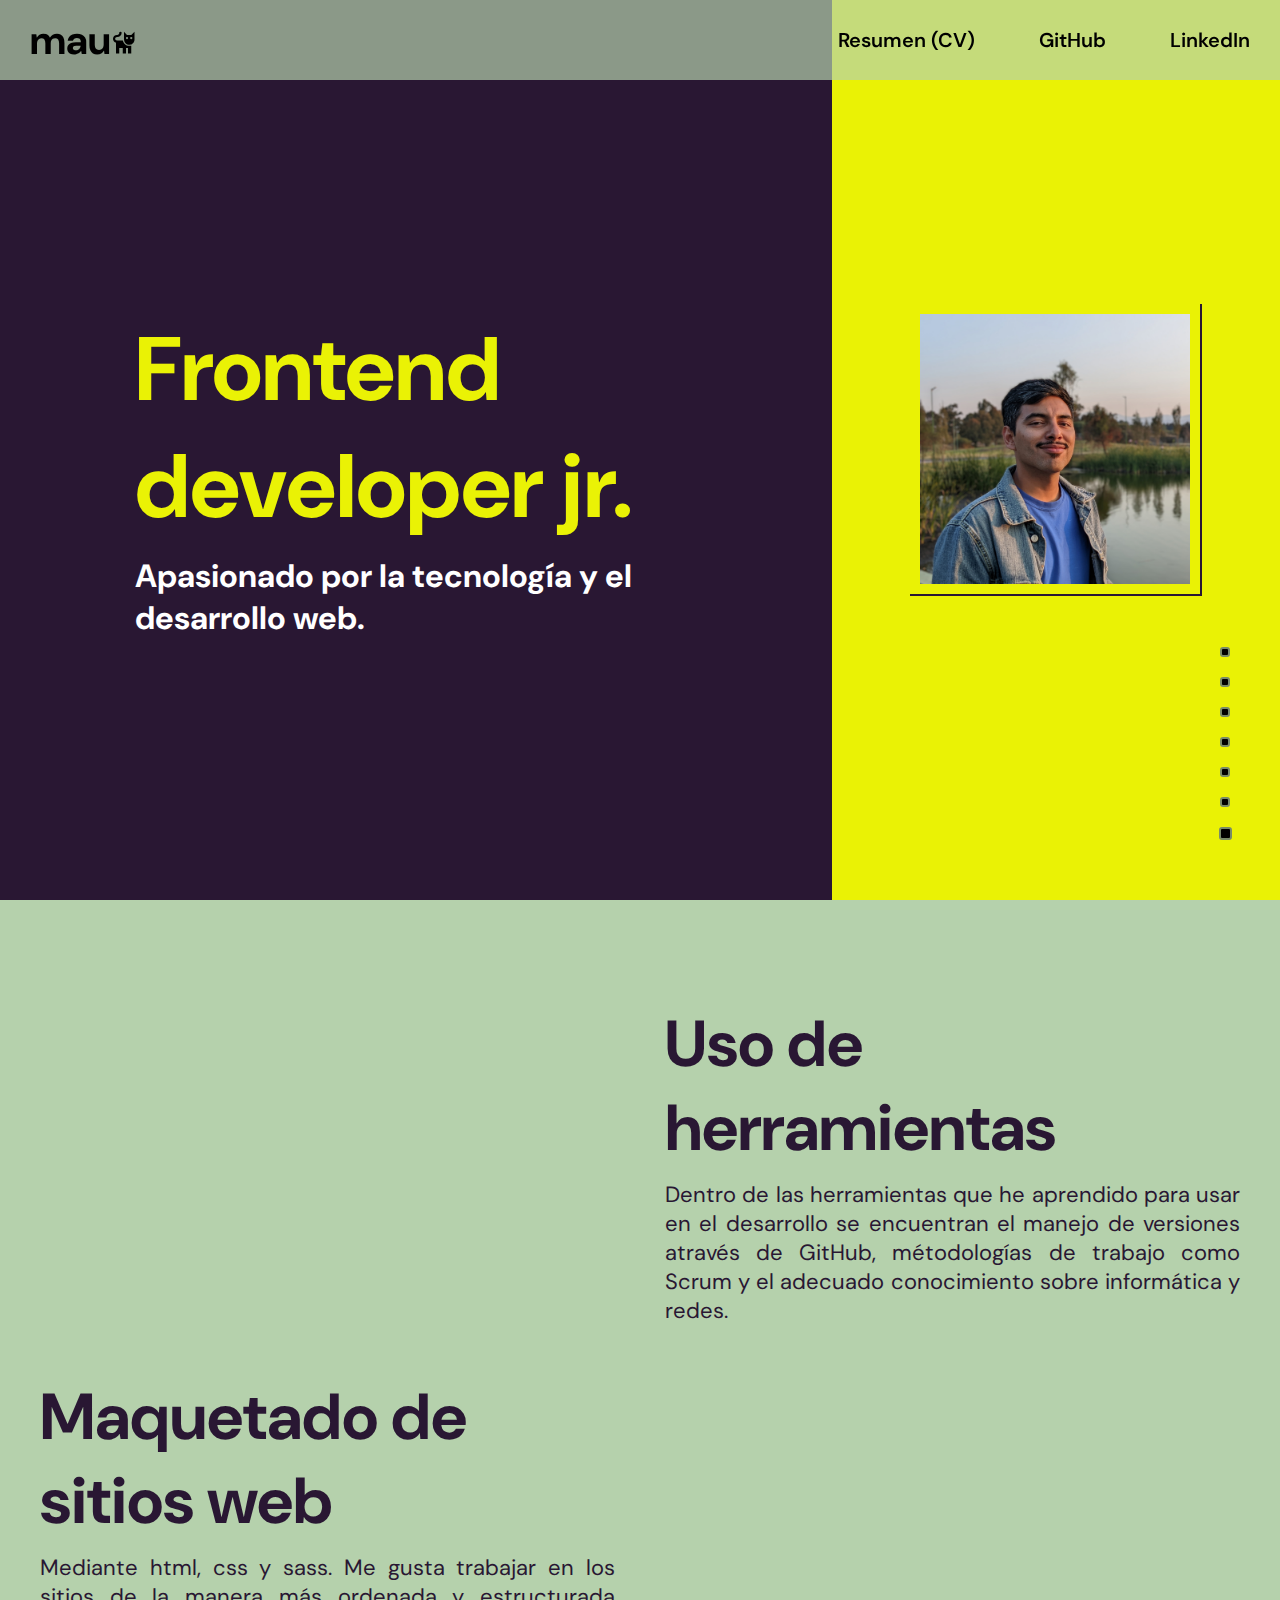
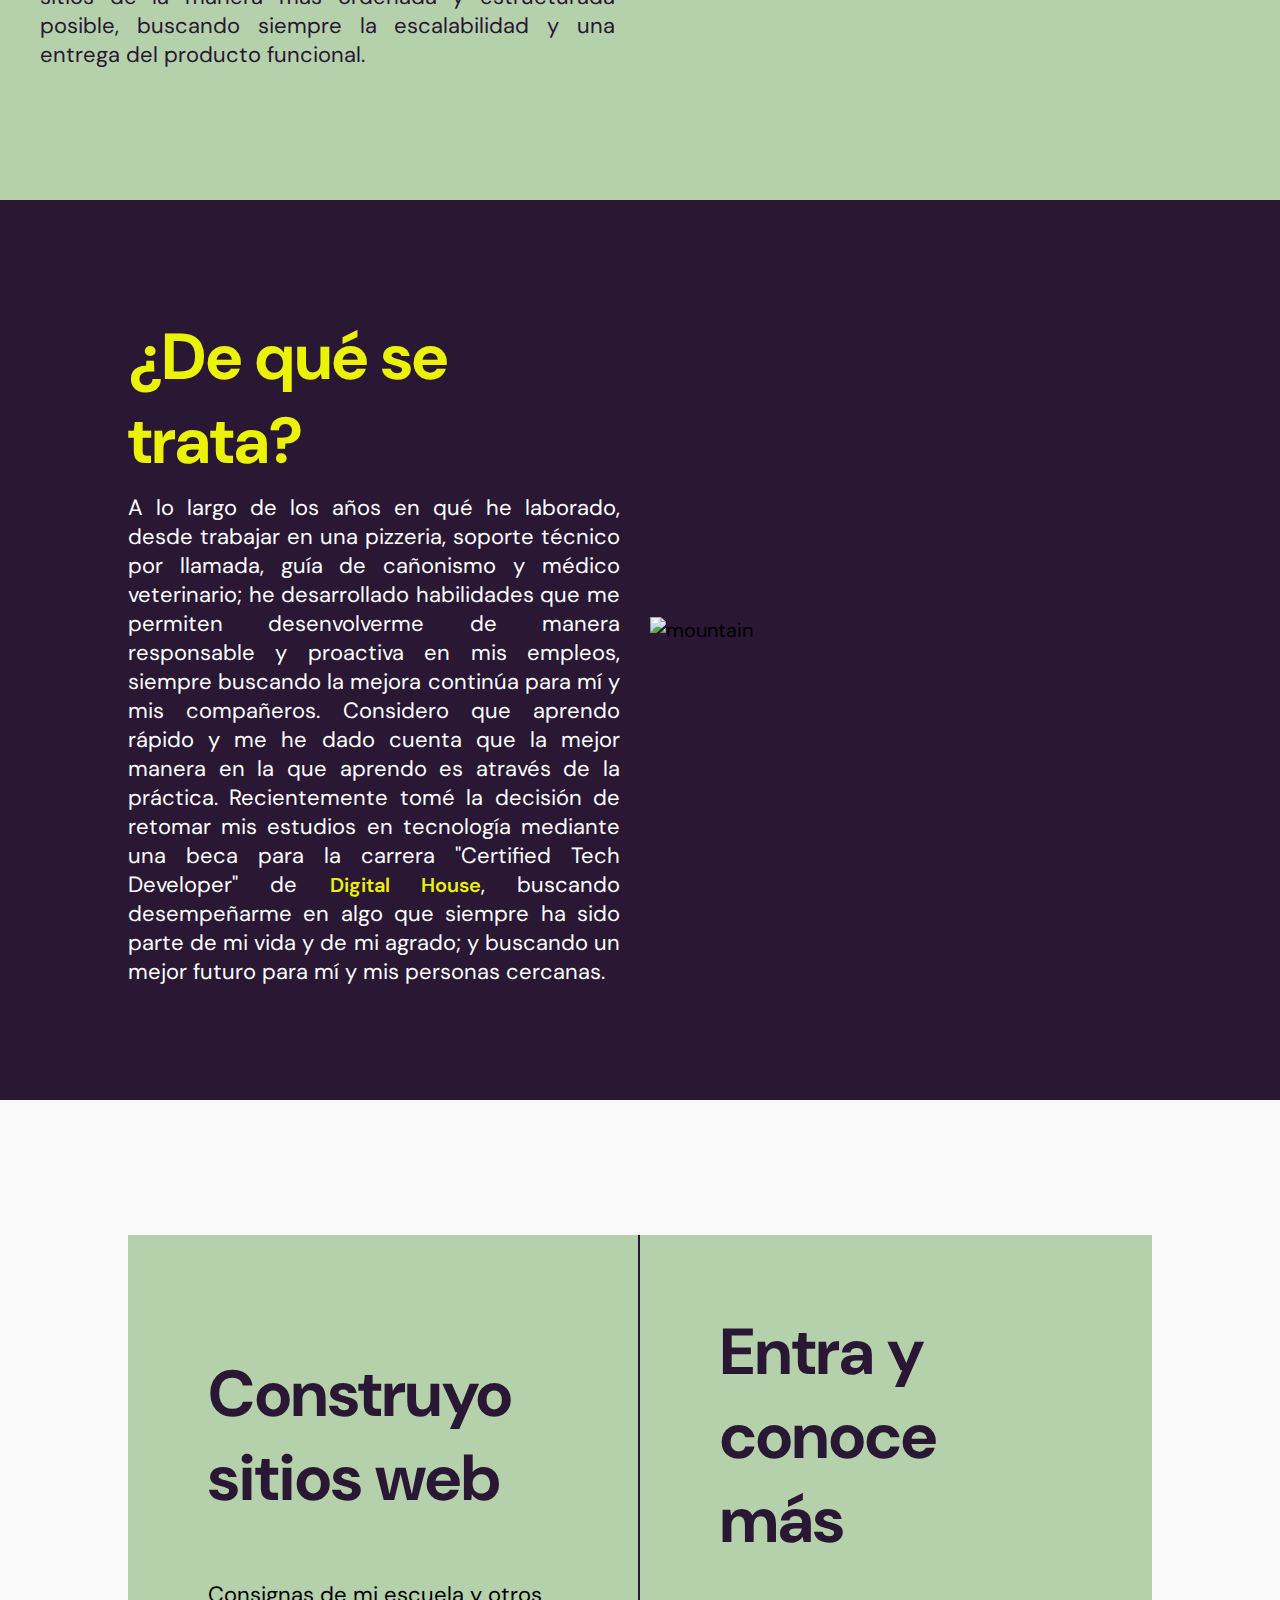
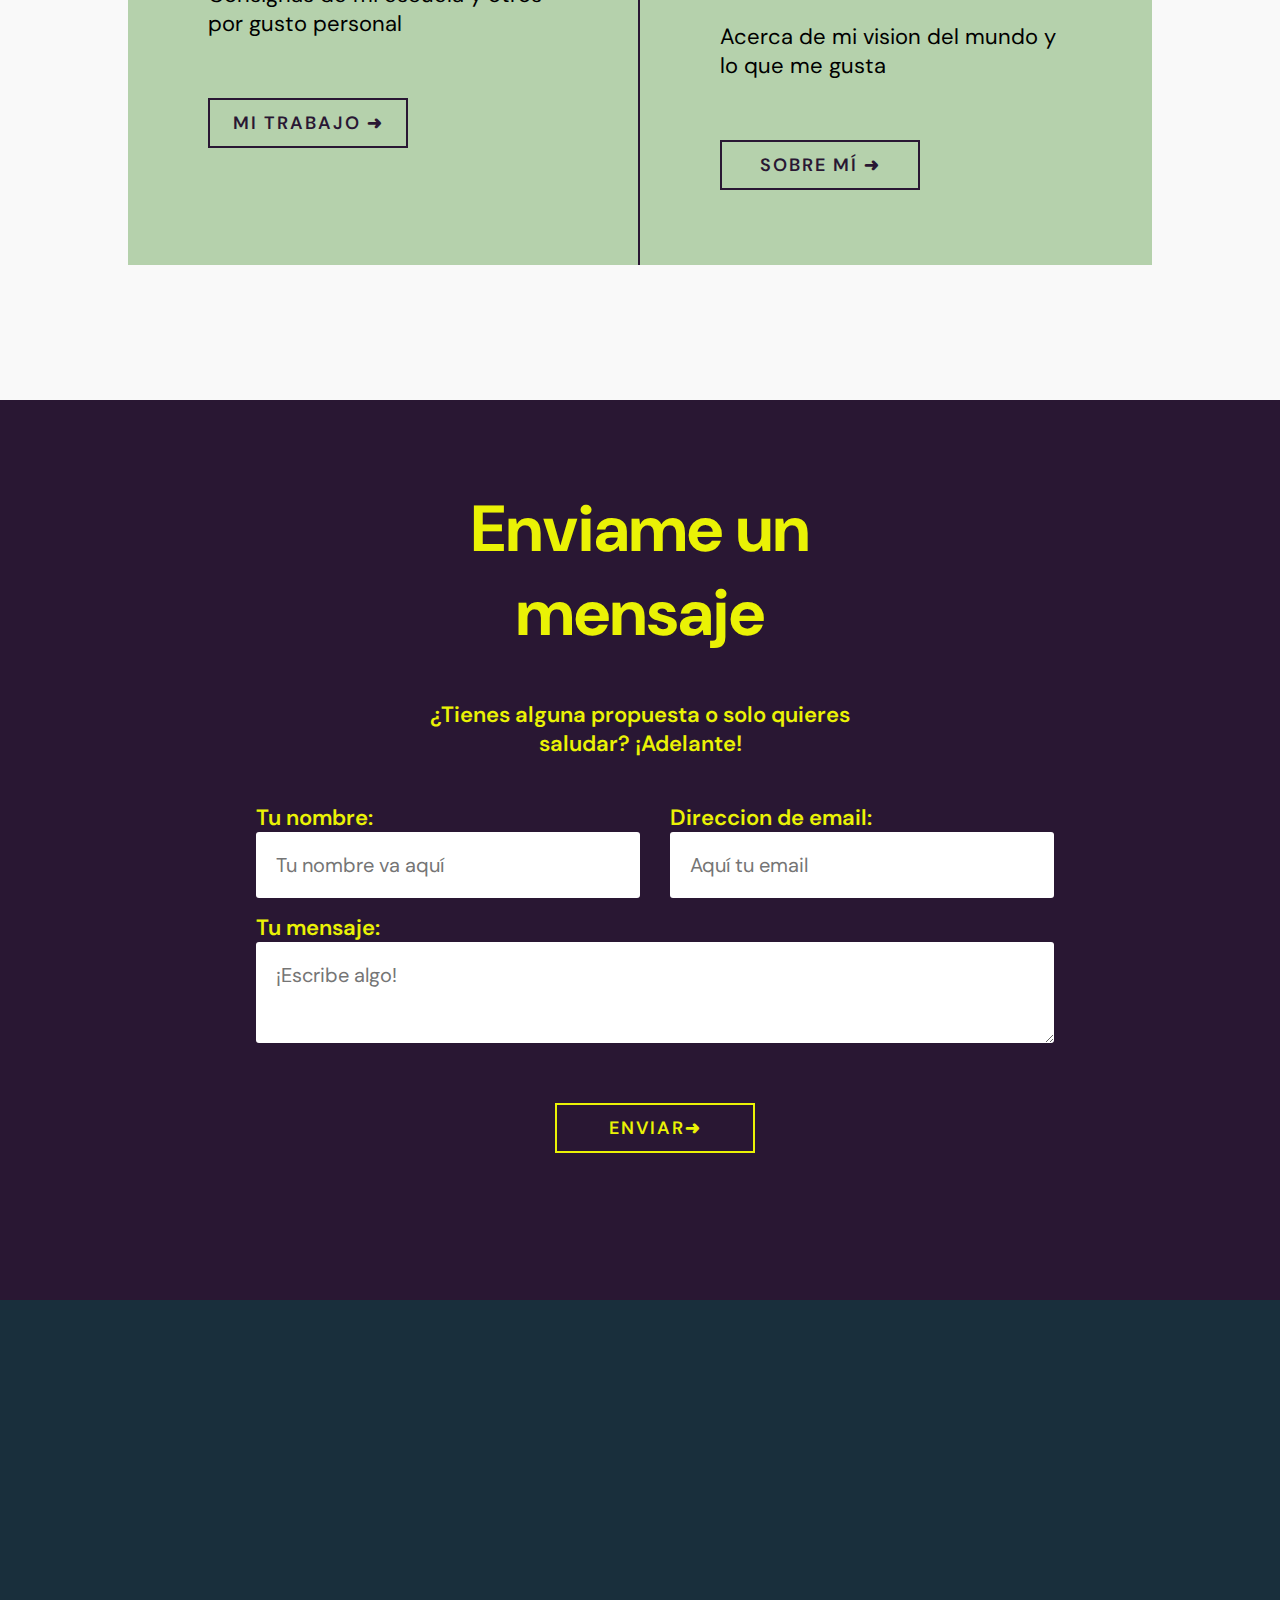
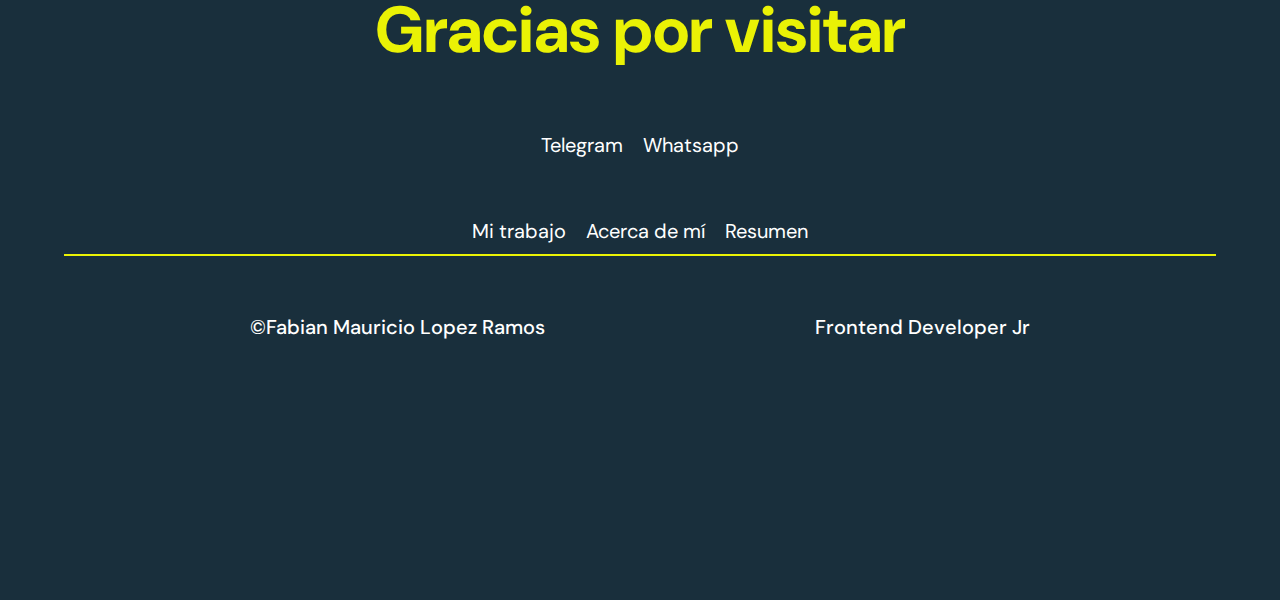
==== commit 887966fc: "cambiando mensaje footer" ====
--- a/index.html
+++ b/index.html
@@ -37,7 +37,7 @@
                 <a href="https://github.com/fablerzs" target="_blank">GitHub</a>
             </li>
             <li>
-                <a href="https://www.linkedin.com/in/mauricio-l%C3%B3pez-153a4b182/" target="_blank">LinkedIn</a>
+                <a href="https://www.linkedin.com/in/fablerzs" target="_blank">LinkedIn</a>
             </li>
         </ul>
         <div class="menu_element">
@@ -61,7 +61,7 @@
             <li><a href="#page-4"><div class="dot">Conóceme</div></a></li>
             <li><a href="#page-5"><div class="dot">Mensaje</div></a></li>
             <li><a href="#page-6"><div class="dot">Enlaces</div></a></li>
-            <li><a href="https://wa.me/528117512835" target="_blank"><div class="dotF">¡WhatsApp!</div></a></li>
+            <li><a href="https://wa.me/528117512835" target="_blank"><div class="dotF"><i class='bx bxl-whatsapp'></i></div></a></li>
         </ul>
         <section id="page-1">
             <div class="block1">
@@ -146,7 +146,7 @@
 
     <footer id="page-6">
         <div class="link_area">
-            <h2>Di Hola</h2>
+            <h2>Gracias por visitar</h2>
             <div class="message_me">
                 <a href="https://t.me/fablerzs" target="_blank">Telegram</a>
                 <a href="https://wa.me/528117512835" target="_blank">Whatsapp</a>
--- a/styles/styles.css
+++ b/styles/styles.css
@@ -149,7 +149,7 @@
   width: 10px;
   height: 10px;
   background-color: black;
-  transition: all 200ms ease-out;
+  transition: all 100ms ease-out;
   color: transparent;
   text-align: center;
   display: flex;
@@ -172,7 +172,7 @@
   width: 13px;
   height: 13px;
   background-color: black;
-  transition: all 200ms ease-out;
+  transition: all 100ms ease-out;
   color: transparent;
   text-align: center;
   display: flex;
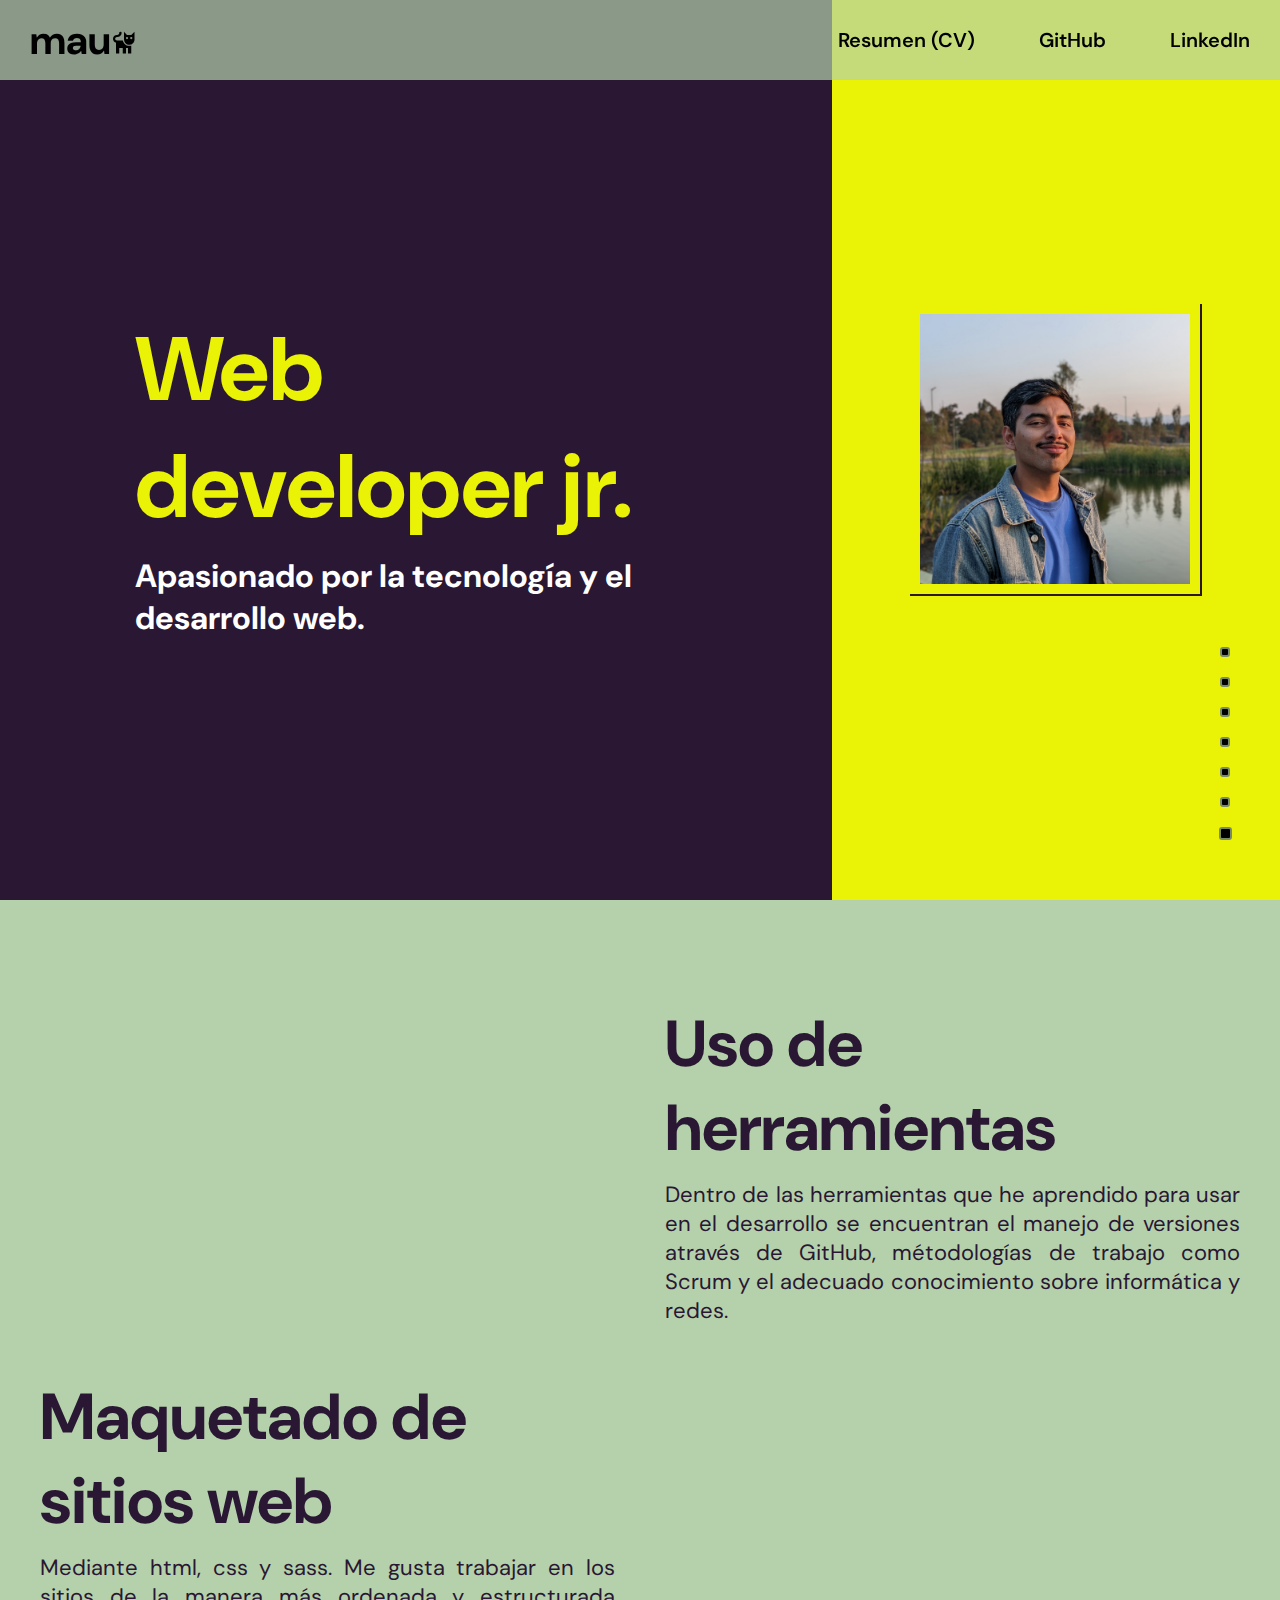
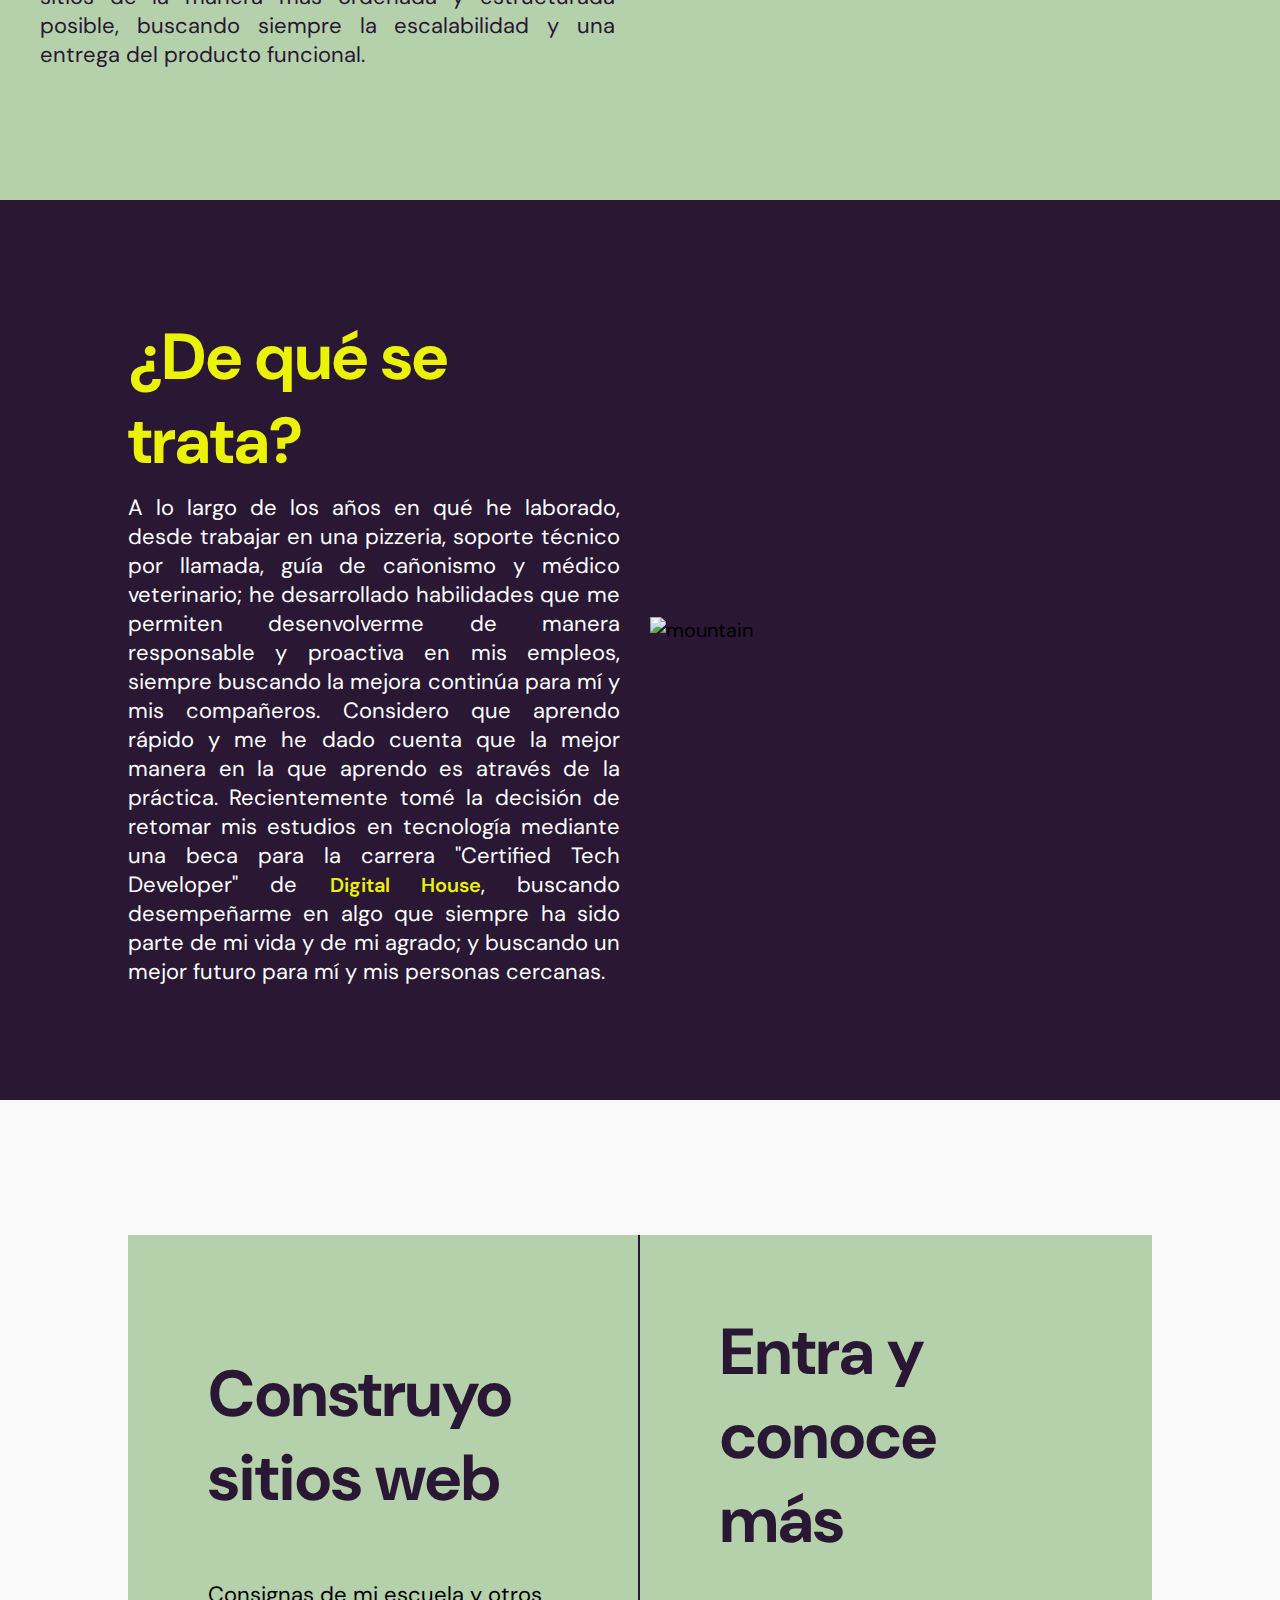
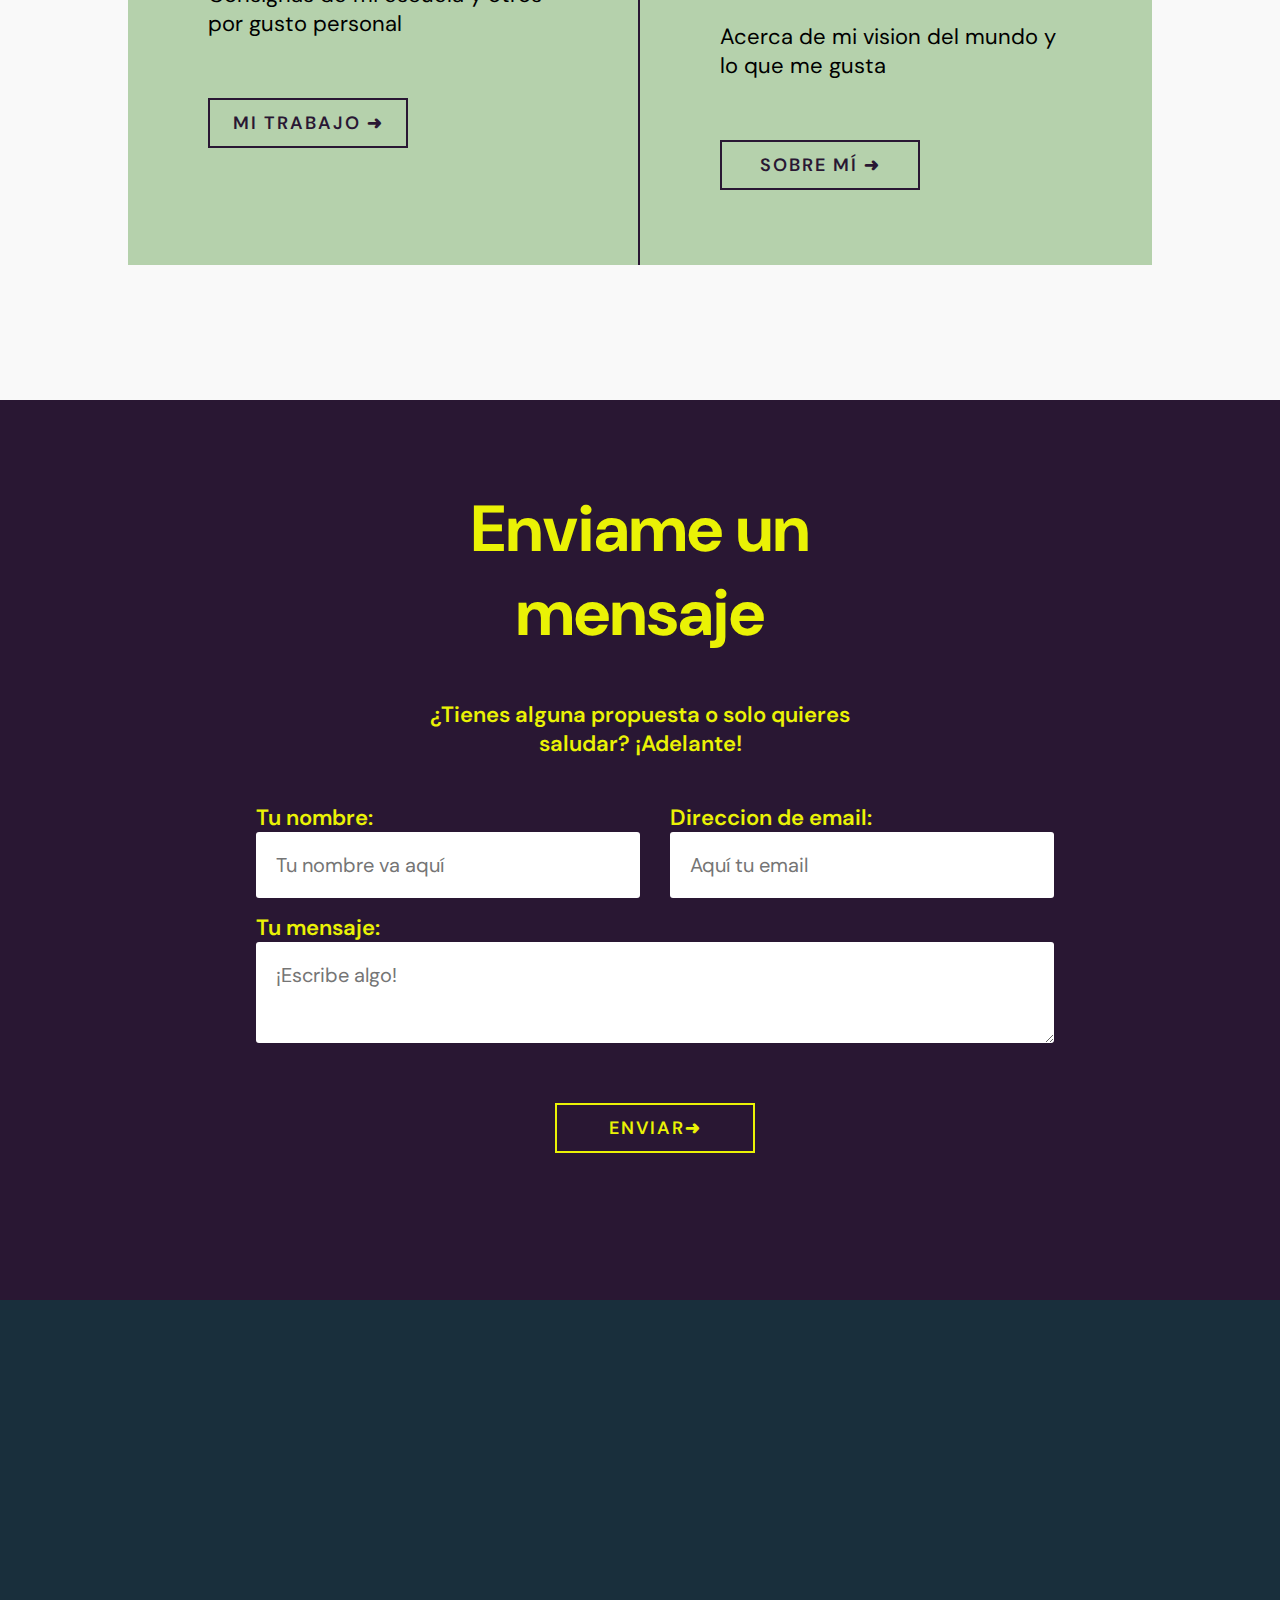
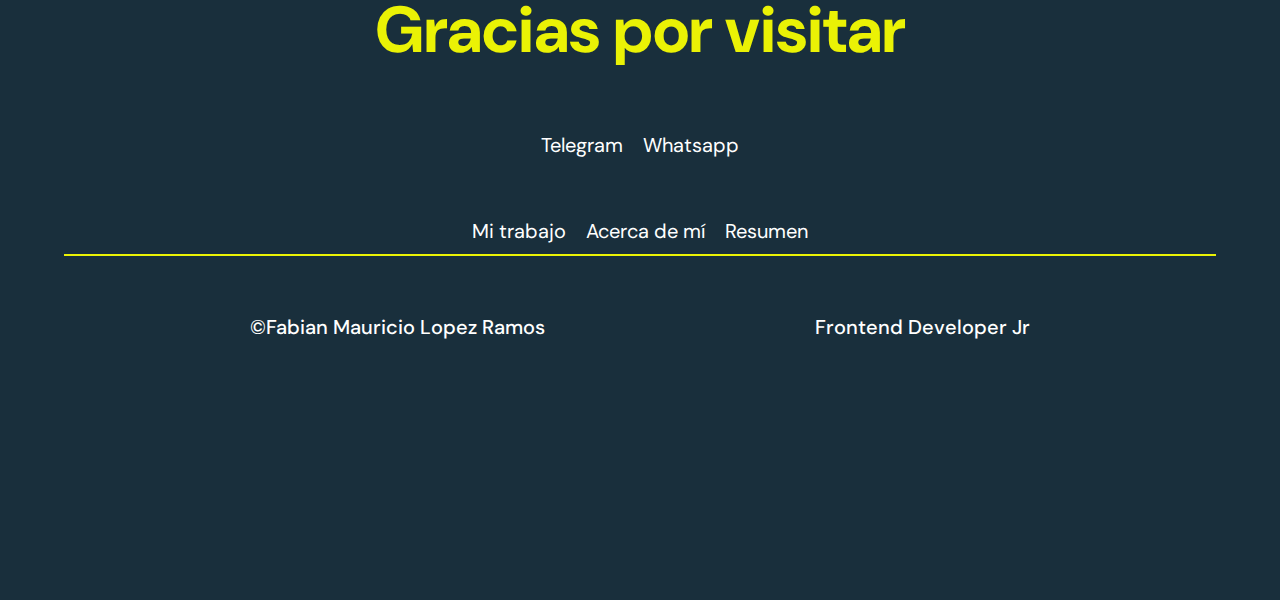
==== commit ca075886: "update cover" ====
--- a/index.html
+++ b/index.html
@@ -41,8 +41,8 @@
             </li>
         </ul>
         <div class="menu_element">
-            <a href="https://t.me/fablerzs" target="_blank">Telegram</a>
-            <a href="https://wa.me/528117512835" target="_blank">Whatsapp</a>
+            <div><a href="https://t.me/fablerzs" target="_blank">Telegram</a></div>
+            <div><a href="https://wa.me/528117512835" target="_blank">Whatsapp</a></div>
         </div>
         <div>
             <ul class="menu_element">
@@ -66,7 +66,7 @@
         <section id="page-1">
             <div class="block1">
                 <div class="description">
-                    <h2>Frontend developer jr.</h2>
+                    <h2>Web developer jr.</h2>
                     <h3>Apasionado por la tecnología y el desarrollo web.</h3>
                 </div>
                 <!-- <div class="sub_p">
@@ -80,7 +80,12 @@
         </section>
 
         <section id="page-2">
-            
+
+                <!-- <div class="svg_tools">
+                    <img src="svg/html-124-svgrepo-com.svg" alt="html">
+                    <img src="svg/css3-02-svgrepo-com.svg" alt="css">
+                    <img src="svg/sass-fill-svgrepo-com.svg" alt="sass">
+                </div> -->
                 <div>
                     <h2>Maquetado  de sitios web</h2>
                     <p>Mediante html, css y sass. Me gusta trabajar en los sitios de la manera más ordenada y estructurada posible, buscando siempre la escalabilidad y una entrega del producto funcional. </p>
